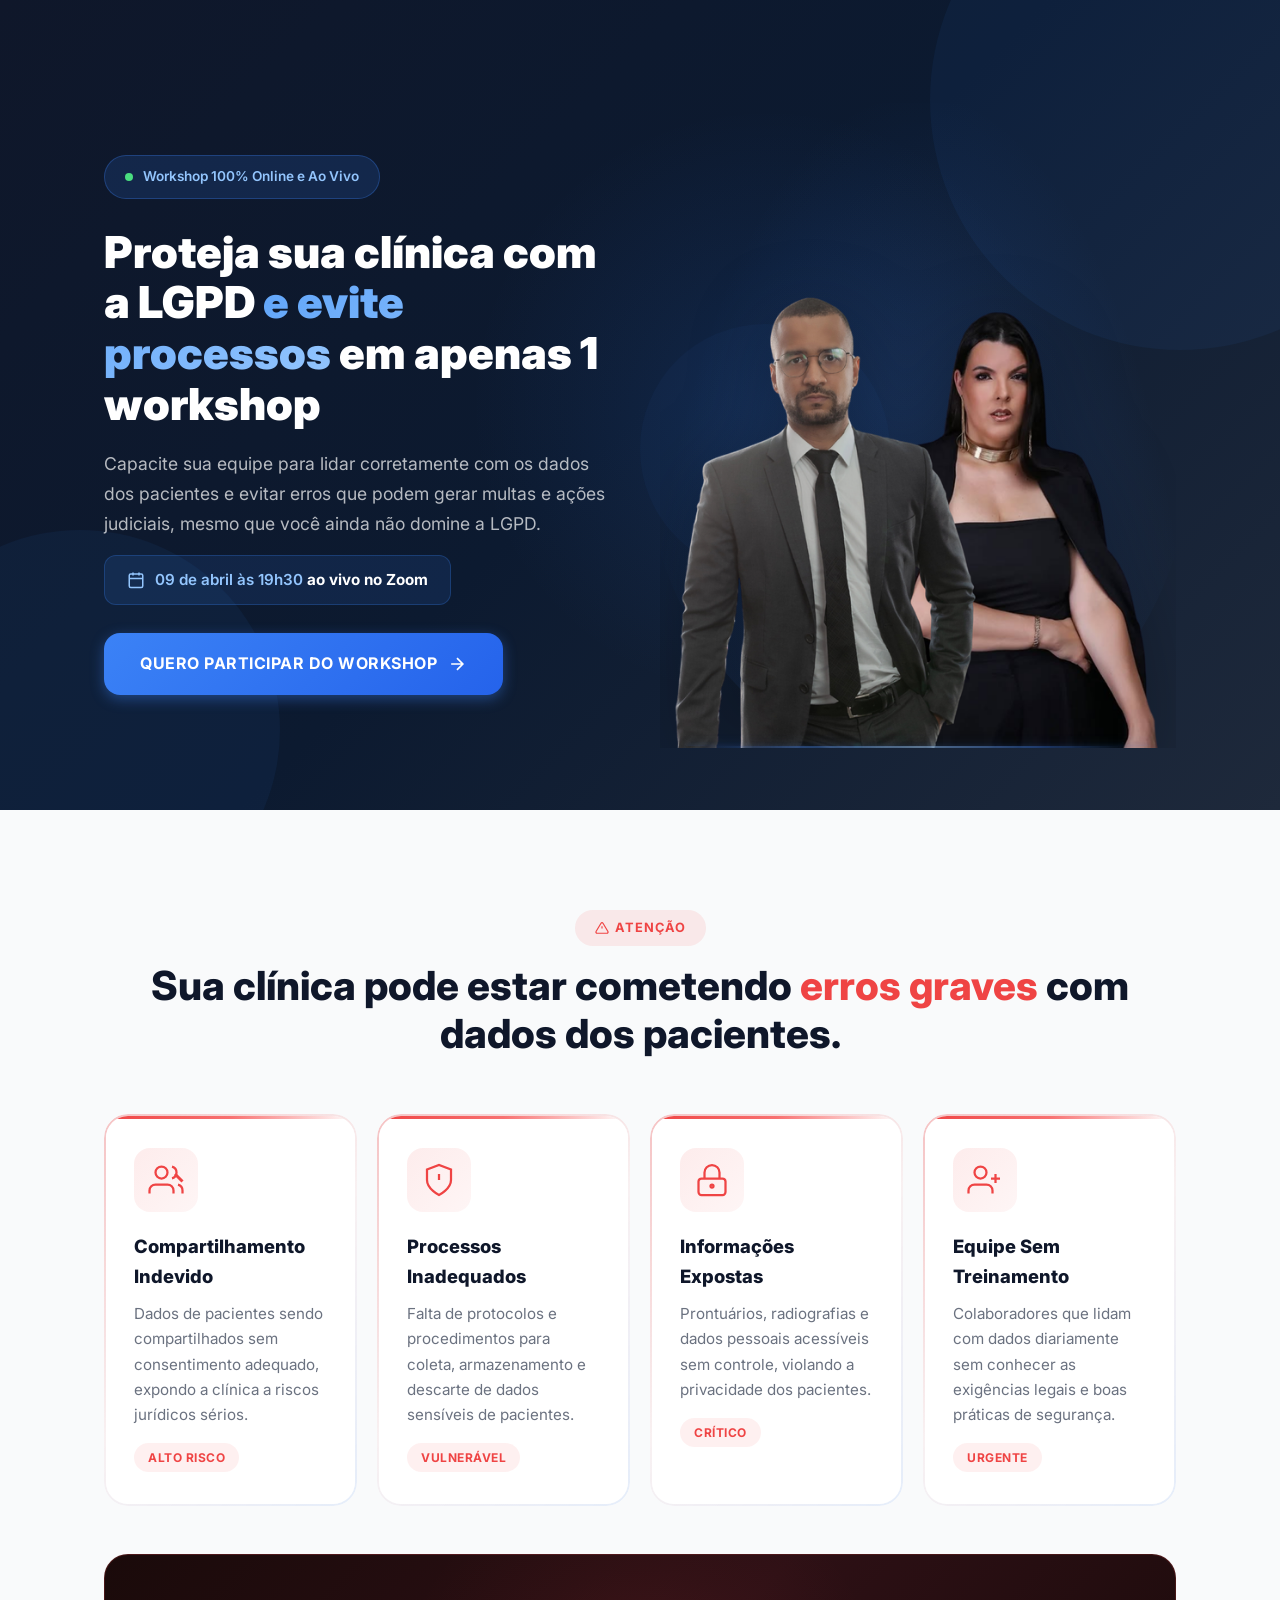
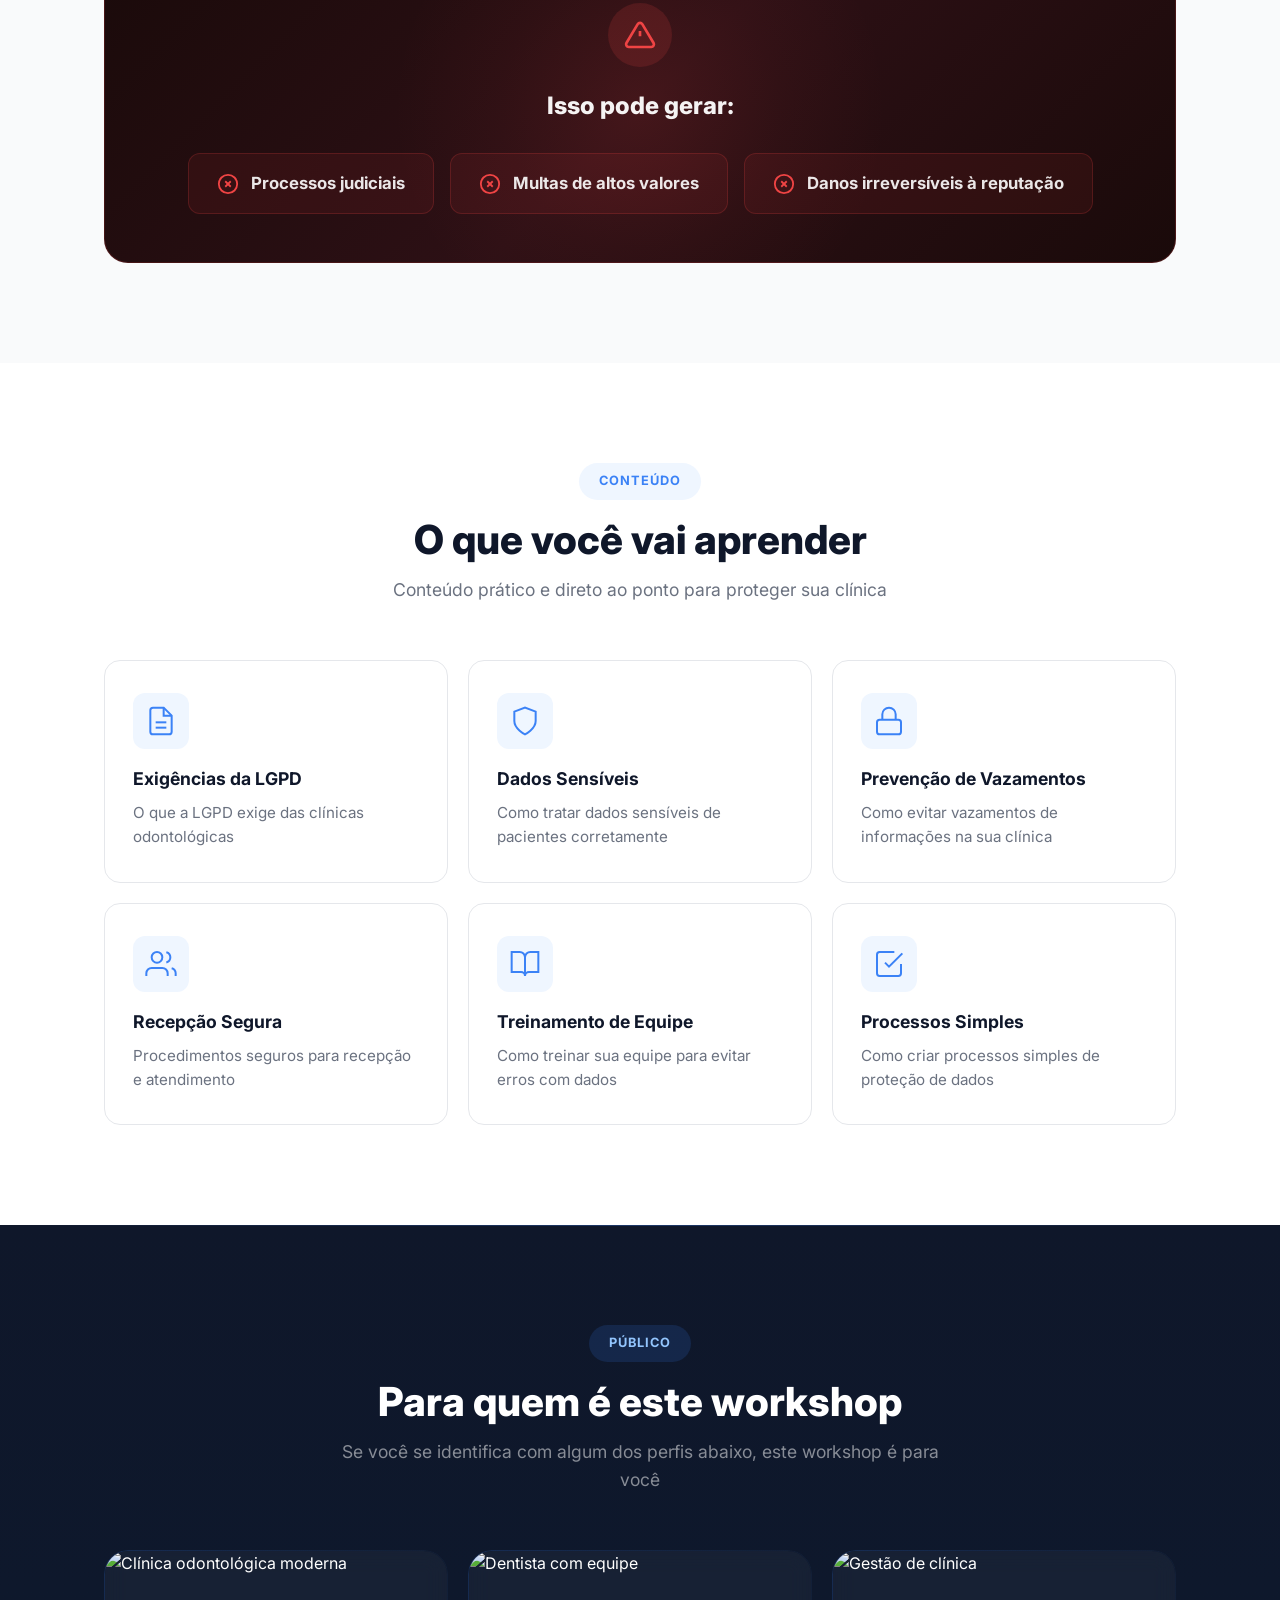
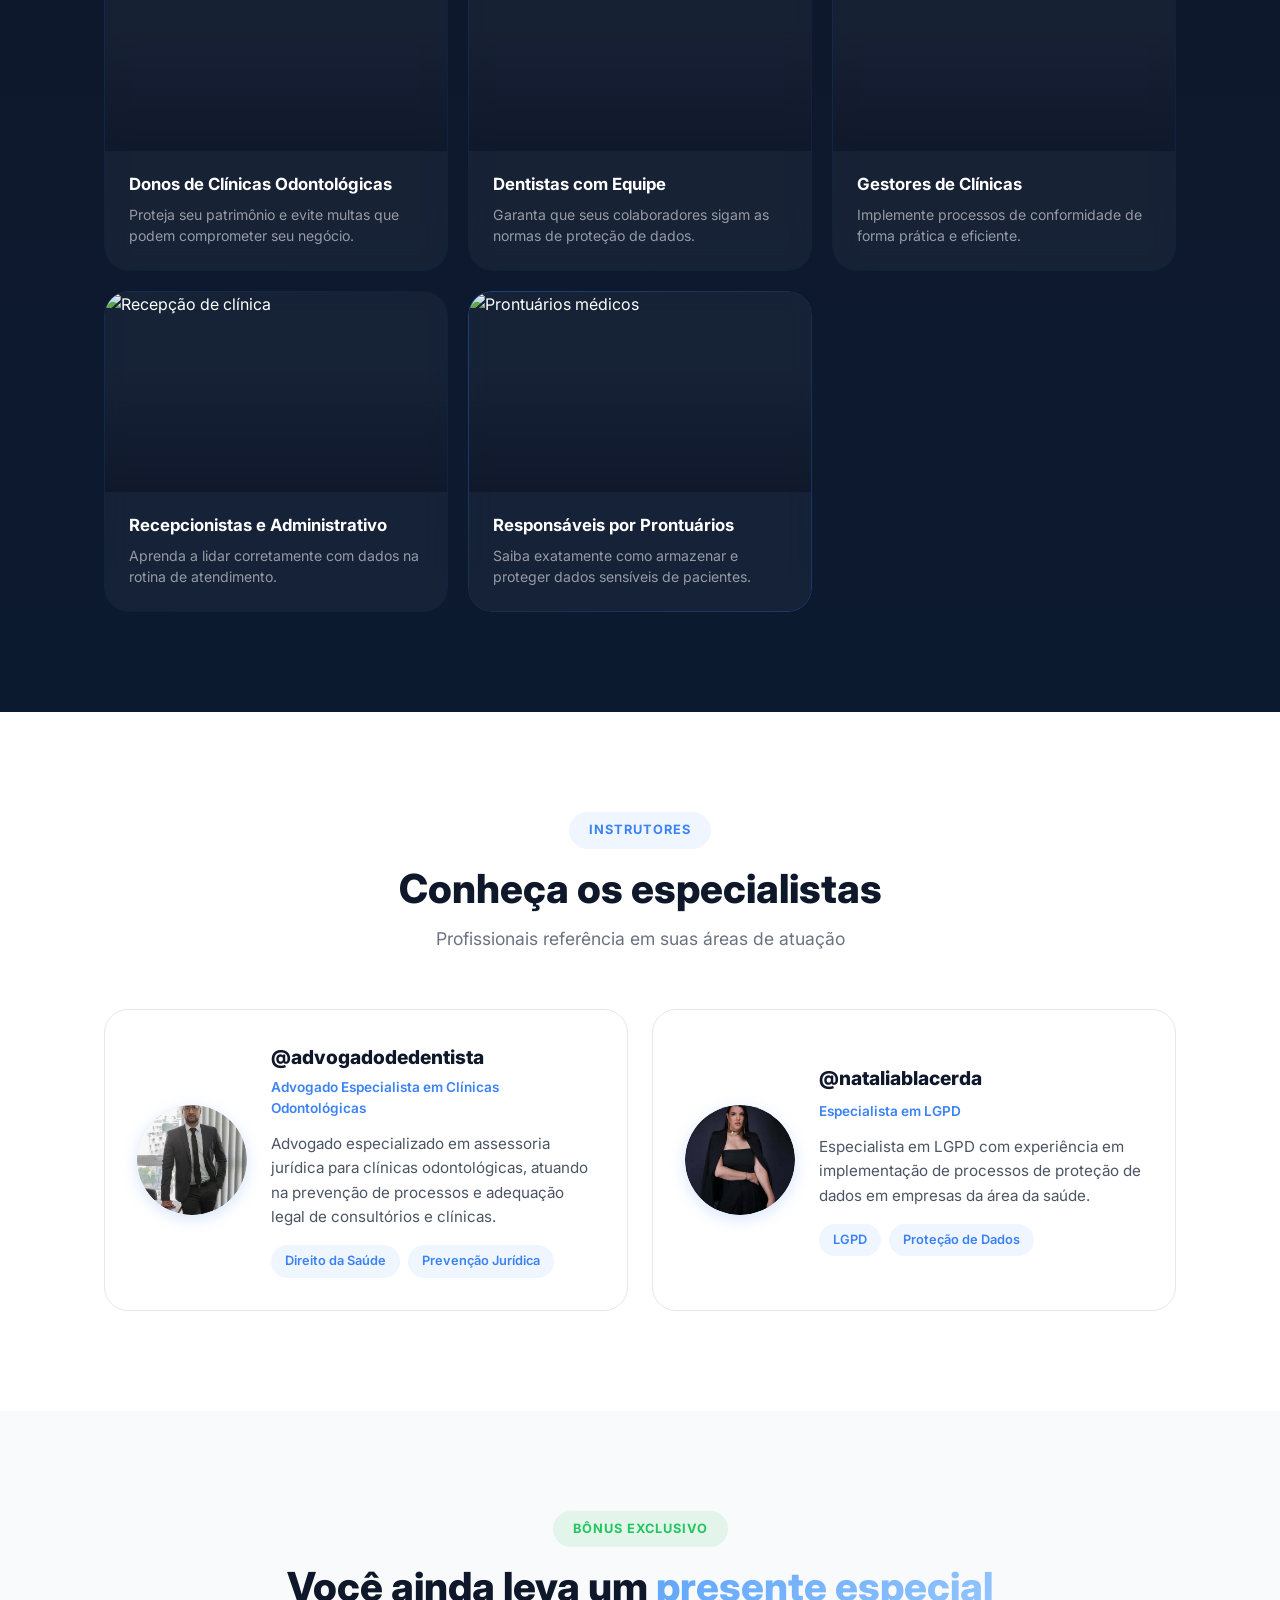
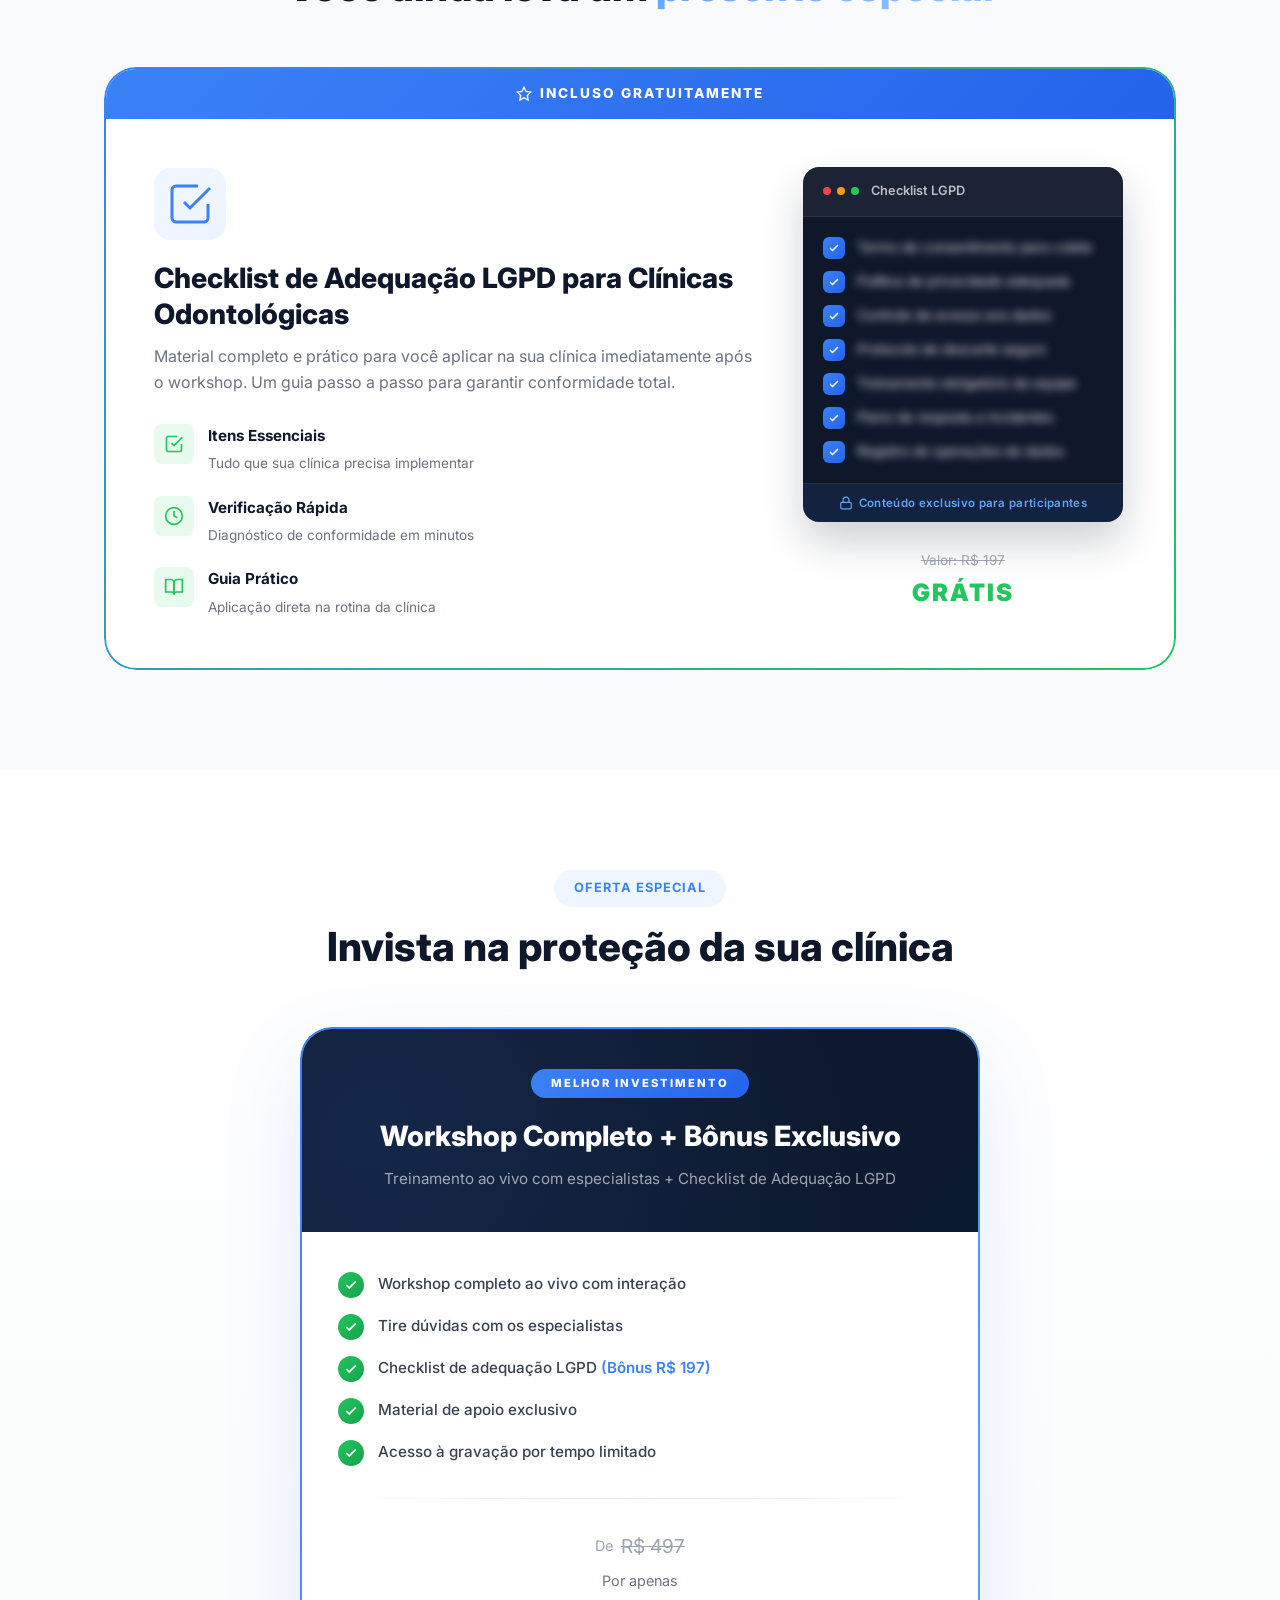
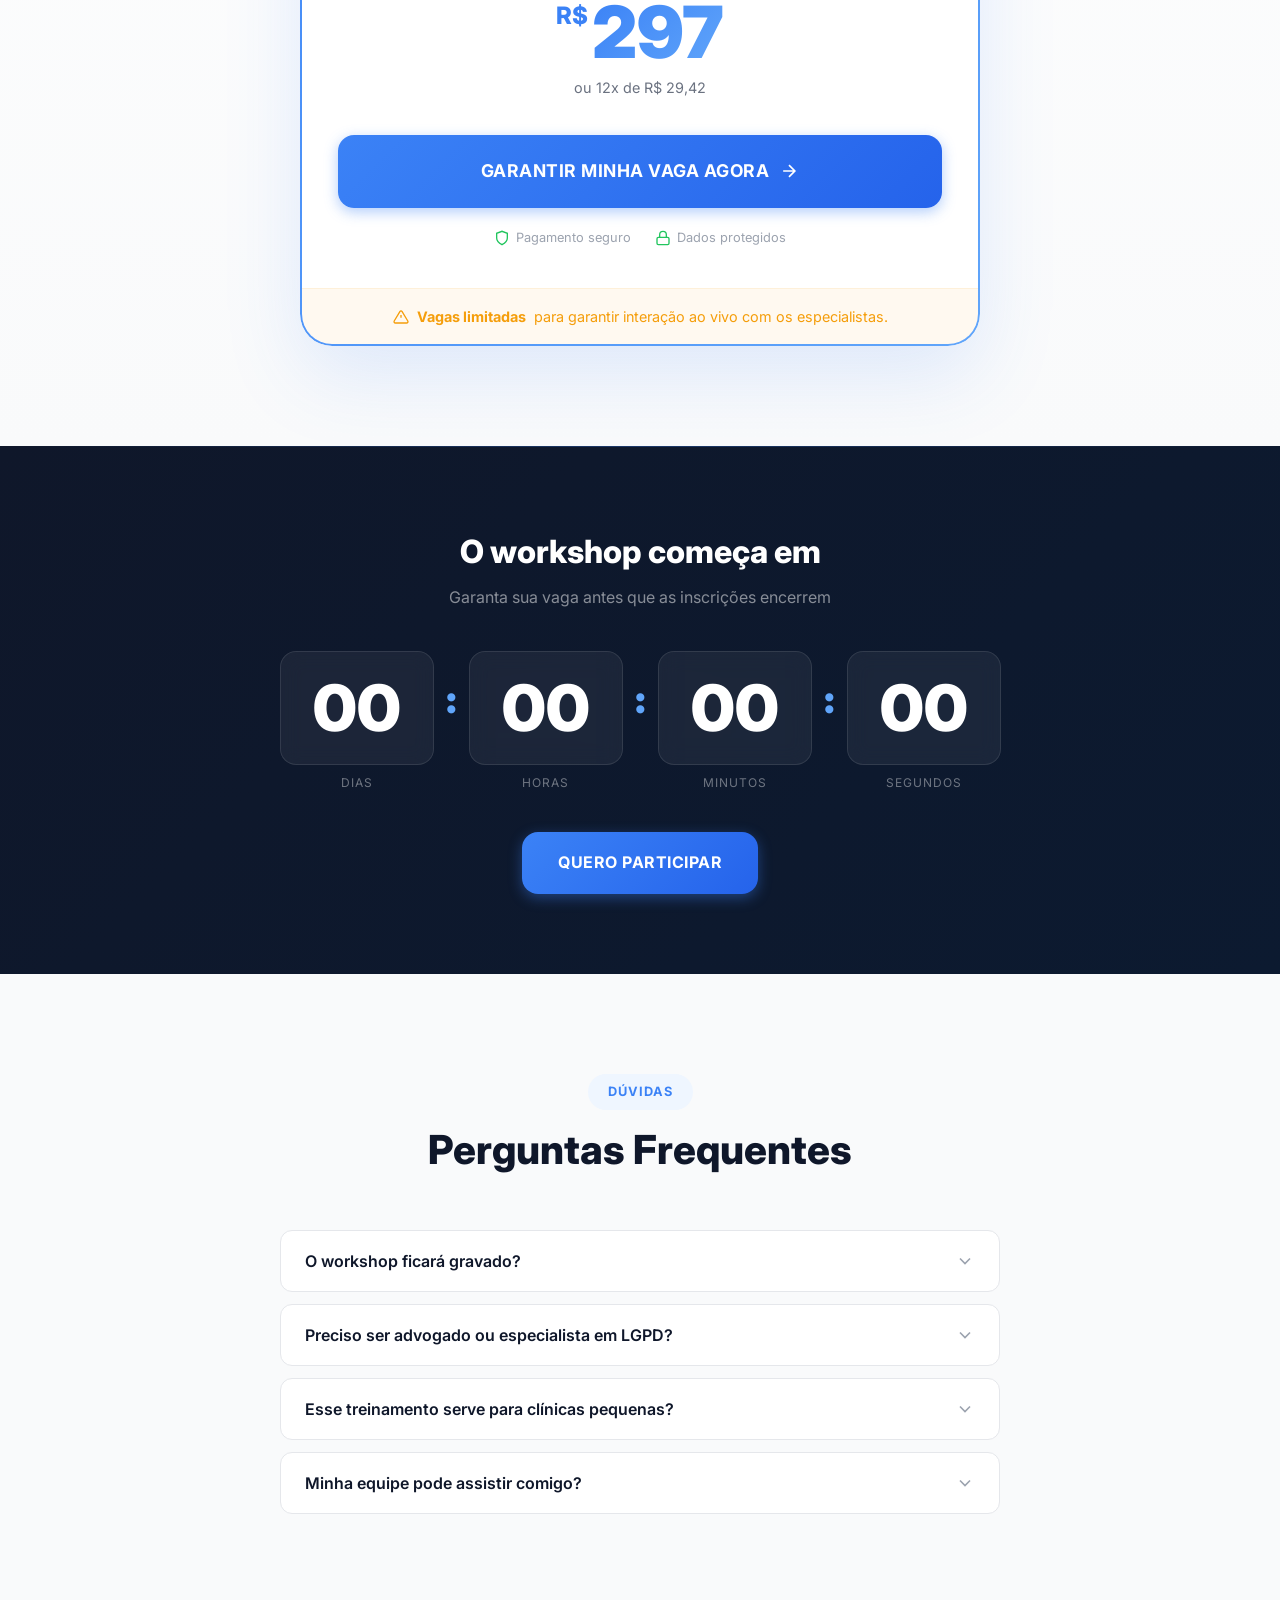
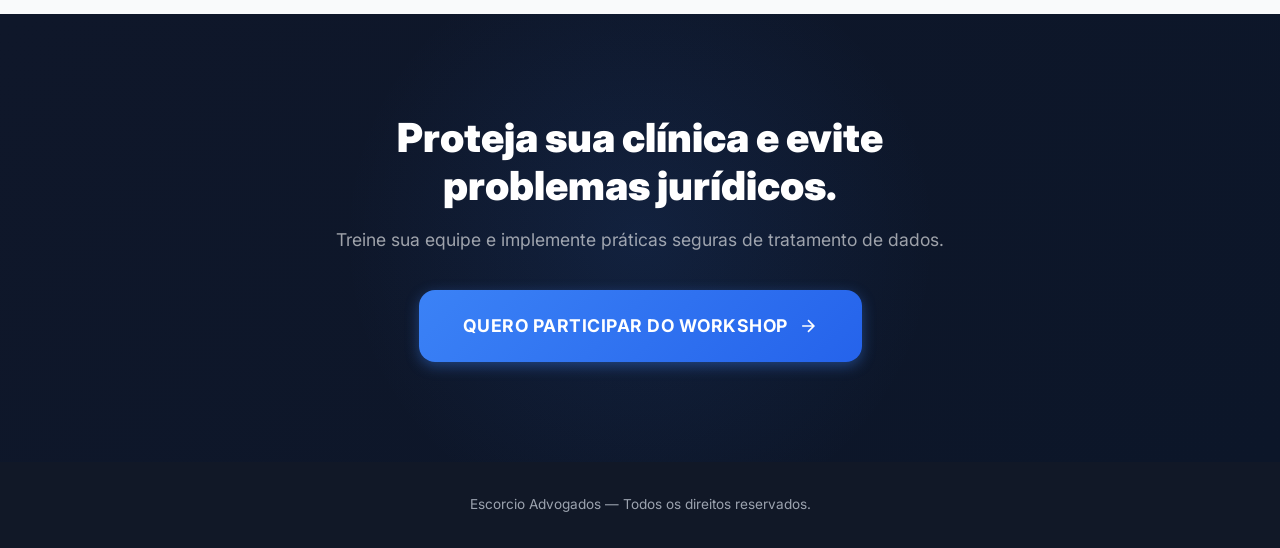
==== workshop-lgpd-completo.html @ 696aed6a "fix: embed hero and instructor images as base64 from original files Use PNG/JPEG originals instead o" ====
<!DOCTYPE html>
<html lang="pt-BR">
<head>
  <meta charset="UTF-8">
  <meta name="viewport" content="width=device-width, initial-scale=1.0">
  <title>Workshop LGPD para Clínicas Odontológicas | Proteja seus pacientes e sua clínica</title>
  <meta name="description" content="Treinamento prático e ao vivo para capacitar sua equipe a lidar corretamente com dados sensíveis e evitar multas e ações judiciais.">
  <link rel="preconnect" href="https://fonts.googleapis.com">
  <link rel="preconnect" href="https://fonts.gstatic.com" crossorigin>
  <link href="https://fonts.googleapis.com/css2?family=Inter:wght@400;500;600;700;800;900&display=swap" rel="stylesheet">
  <style>*,*::before,*::after{margin:0;padding:0;box-sizing:border-box}:root{--blue-900:#0f172a;--blue-800:#1e293b;--blue-700:#334155;--blue-600:#475569;--blue-500:#3b82f6;--blue-400:#60a5fa;--blue-300:#93c5fd;--blue-100:#dbeafe;--blue-50:#eff6ff;--gray-900:#111827;--gray-700:#374151;--gray-600:#4b5563;--gray-500:#6b7280;--gray-400:#9ca3af;--gray-300:#d1d5db;--gray-200:#e5e7eb;--gray-100:#f3f4f6;--gray-50:#f9fafb;--white:#ffffff;--green-500:#22c55e;--green-400:#4ade80;--red-500:#ef4444;--red-400:#f87171;--amber-500:#f59e0b;--shadow-sm:0 1px 2px rgba(0,0,0,0.05);--shadow-md:0 4px 6px -1px rgba(0,0,0,0.07),0 2px 4px -2px rgba(0,0,0,0.05);--shadow-lg:0 10px 15px -3px rgba(0,0,0,0.08),0 4px 6px -4px rgba(0,0,0,0.04);--shadow-xl:0 20px 25px -5px rgba(0,0,0,0.08),0 8px 10px -6px rgba(0,0,0,0.04);--radius-sm:8px;--radius-md:12px;--radius-lg:16px;--radius-xl:24px;--radius-2xl:32px}html{scroll-behavior:smooth;font-size:16px}body{font-family:'Inter',-apple-system,BlinkMacSystemFont,sans-serif;color:var(--gray-900);background:var(--white);line-height:1.6;-webkit-font-smoothing:antialiased;overflow-x:hidden}.container{max-width:1120px;margin:0 auto;padding:0 24px}img{max-width:100%;display:block}a{text-decoration:none;color:inherit}.animate-on-scroll{opacity:0;transform:translateY(30px);transition:opacity 0.8s cubic-bezier(0.16,1,0.3,1),transform 0.8s cubic-bezier(0.16,1,0.3,1)}.animate-on-scroll.fade-in{transform:translateY(20px)}.animate-on-scroll.fade-in-right{transform:translateX(40px)}.animate-on-scroll.slide-up{transform:translateY(40px)}.animate-on-scroll.visible{opacity:1;transform:translateY(0) translateX(0)}.animate-on-scroll.delay-1{transition-delay:0.15s}.animate-on-scroll.delay-2{transition-delay:0.3s}@keyframes float{0%,100%{transform:translateY(0)}50%{transform:translateY(-10px)}}@keyframes pulse-glow{0%,100%{box-shadow:0 0 20px rgba(59,130,246,0.3)}50%{box-shadow:0 0 40px rgba(59,130,246,0.6)}}@keyframes border-rotate{0%{--angle:0deg}100%{--angle:360deg}}@keyframes shimmer{0%{background-position:-200% center}100%{background-position:200% center}}@keyframes badge-pulse{0%,100%{opacity:1}50%{opacity:0.5}}.btn{display:inline-flex;align-items:center;justify-content:center;gap:10px;font-family:inherit;font-weight:700;border:none;cursor:pointer;border-radius:var(--radius-md);transition:all 0.3s cubic-bezier(0.16,1,0.3,1);position:relative;overflow:hidden;text-transform:uppercase;letter-spacing:0.5px}.btn::after{content:'';position:absolute;inset:0;background:linear-gradient(135deg,rgba(255,255,255,0.2),transparent);opacity:0;transition:opacity 0.3s}.btn:hover::after{opacity:1}.btn:active{transform:scale(0.97)!important}.btn .ripple{position:absolute;width:10px;height:10px;background:rgba(255,255,255,0.4);border-radius:50%;transform:scale(0);animation:ripple-anim 0.6s ease-out;pointer-events:none}@keyframes ripple-anim{to{transform:scale(40);opacity:0}}.btn-primary{background:linear-gradient(135deg,var(--blue-500),#2563eb);color:var(--white);box-shadow:0 4px 14px rgba(59,130,246,0.4)}.btn-primary:hover{box-shadow:0 8px 25px rgba(59,130,246,0.5);transform:translateY(-3px)}.btn-glow{animation:pulse-glow 2.5s ease-in-out infinite}.btn-lg{padding:18px 36px;font-size:1rem;border-radius:var(--radius-lg)}.btn-xl{padding:22px 44px;font-size:1.1rem;border-radius:var(--radius-lg)}.btn-full{width:100%}.section-header{text-align:center;margin-bottom:56px}.section-tag{display:inline-flex;align-items:center;gap:6px;background:var(--blue-50);color:var(--blue-500);font-size:0.8rem;font-weight:700;padding:8px 20px;border-radius:100px;text-transform:uppercase;letter-spacing:1px;margin-bottom:16px}.section-tag-danger{background:rgba(239,68,68,0.1);color:var(--red-500)}.section-tag-green{background:rgba(34,197,94,0.1);color:var(--green-500)}.section-header h2{font-size:clamp(1.75rem,4vw,2.5rem);font-weight:800;line-height:1.2;color:var(--blue-900)}.section-sub{color:var(--gray-500);font-size:1.1rem;margin-top:12px;max-width:600px;margin-left:auto;margin-right:auto}.hero{position:relative;background:linear-gradient(135deg,var(--blue-900) 0%,#0c1a30 50%,var(--blue-800) 100%);color:var(--white);padding:80px 0 60px;overflow:hidden;min-height:90vh;display:flex;align-items:center}.hero-bg-shapes .shape{position:absolute;border-radius:50%;background:rgba(59,130,246,0.06)}.shape-1{width:500px;height:500px;top:-150px;right:-150px}.shape-2{width:400px;height:400px;bottom:-120px;left:-120px}.shape-3{width:250px;height:250px;top:40%;left:50%;background:rgba(59,130,246,0.04)!important}.hero-glow{position:absolute;width:600px;height:600px;top:50%;left:60%;transform:translate(-50%,-50%);background:radial-gradient(circle,rgba(59,130,246,0.12) 0%,transparent 70%);pointer-events:none}.hero-content{display:grid;grid-template-columns:1fr;gap:40px;align-items:center}.badge{display:inline-flex;align-items:center;gap:10px;background:rgba(59,130,246,0.15);border:1px solid rgba(59,130,246,0.3);color:var(--blue-300);padding:10px 20px;border-radius:100px;font-size:0.85rem;font-weight:600;margin-bottom:28px}.badge-dot{width:8px;height:8px;background:var(--green-400);border-radius:50%;animation:badge-pulse 1.5s ease-in-out infinite}.hero h1{font-size:clamp(1.75rem,5vw,2.75rem);font-weight:900;line-height:1.15;margin-bottom:20px}.highlight{background:linear-gradient(135deg,var(--blue-400),var(--blue-300));-webkit-background-clip:text;-webkit-text-fill-color:transparent;background-clip:text}.hero-sub{font-size:1.1rem;color:rgba(255,255,255,0.7);line-height:1.7;margin-bottom:16px}.hero-sub-secondary{font-size:0.95rem;color:rgba(255,255,255,0.5);line-height:1.6;margin-bottom:24px}.hero-event-date{display:inline-flex;align-items:center;gap:10px;background:rgba(59,130,246,0.12);border:1px solid rgba(59,130,246,0.25);color:var(--blue-300);padding:12px 22px;border-radius:var(--radius-md);font-size:0.95rem;font-weight:600;margin-bottom:28px}.hero-event-date strong{color:var(--white)}.hero-bullets{list-style:none;display:flex;flex-direction:column;gap:14px;margin-bottom:40px}.hero-bullets li{display:flex;align-items:center;gap:14px;font-size:0.95rem;color:rgba(255,255,255,0.9)}.bullet-check{width:28px;height:28px;background:linear-gradient(135deg,var(--green-500),#16a34a);border-radius:50%;display:flex;align-items:center;justify-content:center;flex-shrink:0}.hero-visual{display:flex;justify-content:center;align-items:center;align-self:center}.hero-image-wrapper{position:relative;max-width:728px;width:100%;overflow:hidden}.hero-image-glow{position:absolute;inset:-20px;background:radial-gradient(ellipse at center bottom,rgba(59,130,246,0.25) 0%,transparent 70%);border-radius:50%;pointer-events:none;z-index:0}.hero-image{position:relative;z-index:1;width:100%;height:auto;filter:drop-shadow(0 20px 40px rgba(0,0,0,0.3))}.hero-image-fade{position:absolute;bottom:0;left:5%;right:5%;height:2px;background:linear-gradient(90deg,transparent,rgba(59,130,246,0.4),rgba(147,197,253,0.5),rgba(59,130,246,0.4),transparent);z-index:2;pointer-events:none;box-shadow:0 0 12px rgba(59,130,246,0.3),0 0 4px rgba(59,130,246,0.2)}.problema{padding:100px 0;background:var(--gray-50)}.highlight-danger{color:var(--red-500)}.problema-cards-grid{display:grid;grid-template-columns:1fr;gap:20px;margin-bottom:48px}.problema-card{position:relative;border-radius:var(--radius-xl);padding:2px;transition:transform 0.4s cubic-bezier(0.16,1,0.3,1),box-shadow 0.4s cubic-bezier(0.16,1,0.3,1);transition-delay:var(--delay,0s)}.problema-card-border{position:absolute;inset:0;border-radius:var(--radius-xl);padding:2px;background:linear-gradient(135deg,rgba(239,68,68,0.3),rgba(239,68,68,0.05),rgba(59,130,246,0.1));-webkit-mask:linear-gradient(#fff 0 0) content-box,linear-gradient(#fff 0 0);-webkit-mask-composite:xor;mask-composite:exclude;pointer-events:none;transition:background 0.4s}.problema-card:hover .problema-card-border{background:linear-gradient(135deg,rgba(239,68,68,0.6),rgba(239,68,68,0.2),rgba(59,130,246,0.3))}.problema-card:hover{transform:translateY(-6px);box-shadow:0 20px 40px rgba(239,68,68,0.1)}.problema-card-inner{background:var(--white);border-radius:calc(var(--radius-xl) - 2px);padding:32px 28px;height:100%;position:relative;overflow:hidden}.problema-card-inner::before{content:'';position:absolute;top:0;left:0;right:0;height:3px;background:linear-gradient(90deg,var(--red-500),var(--red-400),transparent)}.problema-card-icon-wrapper{width:64px;height:64px;background:linear-gradient(135deg,rgba(239,68,68,0.1),rgba(239,68,68,0.05));border-radius:var(--radius-lg);display:flex;align-items:center;justify-content:center;margin-bottom:20px;transition:transform 0.3s,background 0.3s}.problema-card:hover .problema-card-icon-wrapper{transform:scale(1.1);background:linear-gradient(135deg,rgba(239,68,68,0.15),rgba(239,68,68,0.08))}.problema-card-inner h4{font-size:1.15rem;font-weight:800;color:var(--blue-900);margin-bottom:10px}.problema-card-inner p{font-size:0.95rem;color:var(--gray-500);line-height:1.65;margin-bottom:16px}.problema-card-tag{display:inline-block;background:rgba(239,68,68,0.08);color:var(--red-500);font-size:0.75rem;font-weight:700;padding:5px 14px;border-radius:100px;text-transform:uppercase;letter-spacing:0.5px}.consequencias-banner{position:relative;background:linear-gradient(135deg,#1a0a0a,#2d1015,#1a0a0a);border-radius:var(--radius-xl);padding:48px 40px;color:var(--white);text-align:center;overflow:hidden;border:1px solid rgba(239,68,68,0.2)}.consequencias-banner-glow{position:absolute;width:500px;height:500px;top:50%;left:50%;transform:translate(-50%,-50%);background:radial-gradient(circle,rgba(239,68,68,0.12) 0%,rgba(239,68,68,0.04) 40%,transparent 70%);pointer-events:none}.consequencias-icon-alert{width:64px;height:64px;background:rgba(239,68,68,0.15);border-radius:50%;display:flex;align-items:center;justify-content:center;margin:0 auto 20px;animation:pulse-glow-red 2.5s ease-in-out infinite}@keyframes pulse-glow-red{0%,100%{box-shadow:0 0 20px rgba(239,68,68,0.2)}50%{box-shadow:0 0 40px rgba(239,68,68,0.5)}}.consequencias-banner h3{font-size:1.5rem;font-weight:800;margin-bottom:28px;position:relative;color:rgba(255,255,255,0.95)}.consequencias-items{display:flex;flex-direction:column;gap:16px;align-items:center;position:relative}.consequencia-chip{display:inline-flex;align-items:center;gap:12px;background:rgba(239,68,68,0.08);border:1px solid rgba(239,68,68,0.2);padding:16px 28px;border-radius:var(--radius-md);font-weight:700;font-size:1.05rem;transition:all 0.3s;width:100%;max-width:360px;justify-content:center;color:rgba(255,255,255,0.9)}.consequencia-chip:hover{background:rgba(239,68,68,0.15);border-color:rgba(239,68,68,0.4);transform:scale(1.03)}.aprender{padding:100px 0}.cards-grid{display:grid;grid-template-columns:1fr;gap:20px}.learn-card{background:var(--white);border:1px solid var(--gray-200);border-radius:var(--radius-lg);padding:32px 28px;transition:all 0.3s cubic-bezier(0.16,1,0.3,1)}.learn-card:hover{transform:translateY(-4px);box-shadow:var(--shadow-lg);border-color:var(--blue-300)}.learn-card-icon{width:56px;height:56px;background:var(--blue-50);border-radius:var(--radius-md);display:flex;align-items:center;justify-content:center;margin-bottom:16px}.learn-card h4{font-size:1.1rem;font-weight:700;color:var(--blue-900);margin-bottom:8px}.learn-card p{color:var(--gray-500);font-size:0.95rem}.para-quem{padding:100px 0;background:linear-gradient(180deg,var(--blue-900) 0%,#0c1a30 100%);color:var(--white);position:relative;overflow:hidden}.para-quem::before{content:'';position:absolute;top:0;left:0;right:0;height:1px;background:linear-gradient(90deg,transparent,rgba(59,130,246,0.3),transparent)}.para-quem .section-tag{background:rgba(59,130,246,0.15);color:var(--blue-300)}.para-quem .section-header h2{color:var(--white)}.para-quem .section-sub{color:rgba(255,255,255,0.5)}.audience-grid{display:grid;grid-template-columns:1fr;gap:20px}.audience-card-v2{position:relative;border-radius:var(--radius-xl);padding:1px;transition:transform 0.4s cubic-bezier(0.16,1,0.3,1),box-shadow 0.4s;transition-delay:var(--delay,0s)}.audience-card-glow{position:absolute;inset:0;border-radius:var(--radius-xl);background:linear-gradient(135deg,rgba(59,130,246,0.2),rgba(96,165,250,0.05),rgba(59,130,246,0.1));-webkit-mask:linear-gradient(#fff 0 0) content-box,linear-gradient(#fff 0 0);padding:1px;-webkit-mask-composite:xor;mask-composite:exclude;pointer-events:none;transition:background 0.4s}.audience-card-v2:hover .audience-card-glow{background:linear-gradient(135deg,rgba(59,130,246,0.6),rgba(96,165,250,0.2),rgba(59,130,246,0.4))}.audience-card-v2:hover{transform:translateY(-6px);box-shadow:0 20px 40px rgba(59,130,246,0.15)}.audience-card-content{background:rgba(255,255,255,0.04);backdrop-filter:blur(10px);border-radius:calc(var(--radius-xl) - 1px);overflow:hidden;position:relative;display:flex;flex-direction:column}.audience-img-wrapper{position:relative;height:180px;overflow:hidden}.audience-img{width:100%;height:100%;object-fit:cover;transition:transform 0.5s cubic-bezier(0.16,1,0.3,1),filter 0.5s}.audience-card-v2:hover .audience-img{transform:scale(1.1);filter:brightness(1.1)}.audience-img-overlay{position:absolute;inset:0;background:linear-gradient(180deg,transparent 40%,rgba(15,23,42,0.85) 100%);pointer-events:none;transition:opacity 0.4s}.audience-card-v2:hover .audience-img-overlay{opacity:0.8}.audience-number{position:absolute;top:12px;right:14px;font-size:1.8rem;font-weight:900;color:rgba(255,255,255,0.2);line-height:1;z-index:1;text-shadow:0 2px 8px rgba(0,0,0,0.3)}.audience-text{padding:20px 24px 24px}.audience-text h4{font-size:1.05rem;font-weight:700;color:var(--white);margin-bottom:6px}.audience-text p{font-size:0.88rem;color:rgba(255,255,255,0.55);line-height:1.5}.audience-card-highlight .audience-card-glow{background:linear-gradient(135deg,rgba(59,130,246,0.4),rgba(96,165,250,0.15),rgba(59,130,246,0.3))}.especialistas{padding:100px 0}.speakers-grid{display:grid;grid-template-columns:1fr;gap:24px}.speaker-card{background:var(--white);border:1px solid var(--gray-200);border-radius:var(--radius-xl);padding:32px;display:flex;flex-direction:column;align-items:center;text-align:center;gap:24px;transition:all 0.3s}.speaker-card:hover{box-shadow:var(--shadow-xl);transform:translateY(-4px)}.speaker-avatar{flex-shrink:0}.avatar-placeholder{width:110px;height:110px;background:linear-gradient(135deg,var(--blue-100),var(--blue-50));border-radius:50%;display:flex;align-items:center;justify-content:center;border:3px solid var(--blue-200);overflow:hidden;box-shadow:0 4px 15px rgba(59,130,246,0.2)}.avatar-photo{width:100%;height:100%;border-radius:50%;object-fit:cover;object-position:center center;transition:transform 0.3s,box-shadow 0.3s}.speaker-card:hover .avatar-photo{transform:scale(1.05);box-shadow:0 6px 20px rgba(59,130,246,0.3)}.speaker-info h4{font-size:1.2rem;font-weight:800;color:var(--blue-900);margin-bottom:4px}.speaker-role{display:inline-block;font-size:0.85rem;font-weight:600;color:var(--blue-500);margin-bottom:12px}.speaker-info p{color:var(--gray-600);font-size:0.95rem;line-height:1.6;margin-bottom:16px}.speaker-tags{display:flex;gap:8px;flex-wrap:wrap;justify-content:center}.speaker-tags span{background:var(--blue-50);color:var(--blue-500);font-size:0.8rem;font-weight:600;padding:6px 14px;border-radius:100px}.bonus{padding:100px 0;background:var(--gray-50);position:relative;overflow:hidden}.bonus-mega-card{position:relative;border-radius:var(--radius-2xl);padding:2px}.bonus-mega-border{position:absolute;inset:0;border-radius:var(--radius-2xl);padding:2px;background:linear-gradient(135deg,var(--blue-500),var(--green-500),var(--blue-400));background-size:200% 200%;animation:shimmer 4s linear infinite;-webkit-mask:linear-gradient(#fff 0 0) content-box,linear-gradient(#fff 0 0);-webkit-mask-composite:xor;mask-composite:exclude;pointer-events:none}.bonus-mega-inner{background:var(--white);border-radius:calc(var(--radius-2xl) - 2px);overflow:hidden}.bonus-mega-badge{display:flex;align-items:center;justify-content:center;gap:8px;background:linear-gradient(135deg,var(--blue-500),#2563eb,var(--blue-400));background-size:200% 200%;animation:shimmer 3s linear infinite;color:var(--white);font-weight:800;font-size:0.85rem;padding:14px;letter-spacing:2px;text-transform:uppercase}.bonus-mega-content{display:grid;grid-template-columns:1fr;gap:40px;padding:40px 28px}.bonus-mega-icon{width:72px;height:72px;background:linear-gradient(135deg,var(--blue-50),rgba(59,130,246,0.08));border-radius:var(--radius-lg);display:flex;align-items:center;justify-content:center;margin-bottom:20px}.bonus-mega-text h3{font-size:clamp(1.3rem,3vw,1.75rem);font-weight:800;color:var(--blue-900);margin-bottom:12px;line-height:1.3}.bonus-mega-desc{color:var(--gray-500);font-size:1rem;margin-bottom:28px;line-height:1.6}.bonus-features-grid{display:flex;flex-direction:column;gap:20px}.bonus-feature{display:flex;align-items:flex-start;gap:14px}.bonus-feature-icon{width:40px;height:40px;background:rgba(34,197,94,0.1);border-radius:var(--radius-sm);display:flex;align-items:center;justify-content:center;flex-shrink:0}.bonus-feature strong{display:block;font-size:0.95rem;font-weight:700;color:var(--blue-900);margin-bottom:2px}.bonus-feature span{font-size:0.85rem;color:var(--gray-500)}.bonus-mega-visual{display:flex;flex-direction:column;align-items:center;gap:20px}.bonus-mockup-v2{background:var(--blue-900);border-radius:var(--radius-lg);overflow:hidden;width:100%;max-width:320px;box-shadow:0 20px 40px rgba(15,23,42,0.2)}.mockup-v2-header{display:flex;align-items:center;gap:12px;padding:14px 20px;background:rgba(255,255,255,0.05);border-bottom:1px solid rgba(255,255,255,0.08)}.mockup-v2-dots{display:flex;gap:6px}.mockup-v2-dots span{width:8px;height:8px;border-radius:50%;background:rgba(255,255,255,0.2)}.mockup-v2-dots span:first-child{background:#ef4444}.mockup-v2-dots span:nth-child(2){background:#f59e0b}.mockup-v2-dots span:last-child{background:#22c55e}.mockup-v2-title{color:rgba(255,255,255,0.7);font-size:0.8rem;font-weight:600}.mockup-v2-body{padding:20px;display:flex;flex-direction:column;gap:12px}.mockup-v2-item{display:flex;align-items:center;gap:12px;color:rgba(255,255,255,0.7);font-size:0.85rem}.mockup-v2-check{width:22px;height:22px;background:linear-gradient(135deg,var(--blue-500),#2563eb);border-radius:6px;display:flex;align-items:center;justify-content:center;flex-shrink:0}.mockup-v2-check.empty{background:transparent;border:2px solid rgba(255,255,255,0.15)}.mockup-v2-item.done span{color:rgba(255,255,255,0.9)}.blurred-text{filter:blur(4px);user-select:none;transition:filter 0.3s}.mockup-v2-blur-label{display:flex;align-items:center;justify-content:center;gap:6px;padding:10px 20px;background:rgba(59,130,246,0.1);border-top:1px solid rgba(59,130,246,0.15);color:var(--blue-400);font-size:0.72rem;font-weight:600;letter-spacing:0.3px}.mockup-v2-footer{padding:16px 20px;border-top:1px solid rgba(255,255,255,0.08);display:flex;flex-direction:column;gap:8px}.mockup-v2-footer span{font-size:0.75rem;color:rgba(255,255,255,0.4);text-align:right}.mockup-v2-progress{height:6px;background:rgba(255,255,255,0.08);border-radius:3px;overflow:hidden}.mockup-v2-progress-bar{height:100%;background:linear-gradient(90deg,var(--blue-500),var(--green-500));border-radius:3px;transition:width 1s ease}.bonus-price-tag{display:flex;flex-direction:column;align-items:center;gap:2px;background:none;border:none;padding:8px 16px}.bonus-price-original{font-size:0.85rem;color:var(--gray-400);text-decoration:line-through}.bonus-price-free{font-size:1.5rem;font-weight:900;color:var(--green-500);letter-spacing:2px}.oferta{padding:100px 0;background:linear-gradient(180deg,var(--white) 0%,var(--gray-50) 100%)}.oferta-premium{max-width:680px;margin:0 auto;position:relative;border-radius:var(--radius-2xl);padding:2px}.oferta-premium-border{position:absolute;inset:0;border-radius:var(--radius-2xl);padding:2px;background:linear-gradient(135deg,var(--blue-500),var(--blue-400),var(--blue-500));background-size:200% 200%;animation:shimmer 3s linear infinite;-webkit-mask:linear-gradient(#fff 0 0) content-box,linear-gradient(#fff 0 0);-webkit-mask-composite:xor;mask-composite:exclude;pointer-events:none}.oferta-premium-inner{background:var(--white);border-radius:calc(var(--radius-2xl) - 2px);overflow:hidden;box-shadow:0 30px 80px rgba(59,130,246,0.15),0 0 0 1px rgba(59,130,246,0.05)}.oferta-premium-header{background:linear-gradient(135deg,var(--blue-900),#0c1a30);padding:40px 36px;text-align:center;color:var(--white);position:relative;overflow:hidden}.oferta-premium-header::before{content:'';position:absolute;top:-50%;left:-50%;width:200%;height:200%;background:radial-gradient(circle at 30% 50%,rgba(59,130,246,0.15) 0%,transparent 50%);pointer-events:none}.oferta-premium-badge{display:inline-block;background:linear-gradient(135deg,var(--blue-500),#2563eb);color:var(--white);font-size:0.7rem;font-weight:800;padding:6px 20px;border-radius:100px;letter-spacing:2px;text-transform:uppercase;margin-bottom:16px;position:relative}.oferta-premium-header h3{font-size:clamp(1.3rem,3vw,1.75rem);font-weight:800;margin-bottom:8px;position:relative}.oferta-premium-header p{color:rgba(255,255,255,0.6);font-size:0.95rem;position:relative}.oferta-premium-body{padding:40px 36px}.oferta-premium-features{display:flex;flex-direction:column;gap:16px;margin-bottom:32px}.oferta-feature{display:flex;align-items:center;gap:14px}.oferta-feature-check{width:26px;height:26px;background:linear-gradient(135deg,var(--green-500),#16a34a);border-radius:50%;display:flex;align-items:center;justify-content:center;flex-shrink:0}.oferta-feature span{font-size:0.95rem;color:var(--gray-700);font-weight:500}.oferta-feature em{color:var(--blue-500);font-style:normal;font-weight:600}.oferta-premium-divider{height:1px;background:linear-gradient(90deg,transparent,var(--gray-200),transparent);margin-bottom:32px}.oferta-premium-pricing{text-align:center}.pricing-from{display:flex;align-items:center;justify-content:center;gap:8px;margin-bottom:8px}.pricing-from-label{font-size:0.9rem;color:var(--gray-400)}.pricing-from-value{font-size:1.2rem;color:var(--gray-400);text-decoration:line-through}.pricing-to{display:flex;flex-direction:column;align-items:center;margin-bottom:28px}.pricing-to-label{font-size:0.9rem;color:var(--gray-500);margin-bottom:4px}.pricing-to-value{display:flex;align-items:flex-start;gap:4px;line-height:1}.pricing-currency{font-size:1.5rem;font-weight:800;color:var(--blue-500);margin-top:8px}.pricing-amount{font-size:4.5rem;font-weight:900;color:var(--blue-500);line-height:1;background:linear-gradient(135deg,var(--blue-500),var(--blue-400));-webkit-background-clip:text;-webkit-text-fill-color:transparent;background-clip:text}.pricing-installments{font-size:0.9rem;color:var(--gray-500);margin-top:8px}.oferta-premium-pricing .btn{margin-top:8px;margin-bottom:20px}.oferta-trust{display:flex;justify-content:center;gap:24px;flex-wrap:wrap}.trust-item{display:flex;align-items:center;gap:6px;font-size:0.8rem;color:var(--gray-400)}.oferta-premium-footer{display:flex;align-items:center;justify-content:center;gap:8px;padding:16px 36px;background:rgba(245,158,11,0.06);border-top:1px solid rgba(245,158,11,0.1);color:var(--amber-500);font-size:0.9rem;text-align:center;flex-wrap:wrap}.oferta-premium-footer svg{flex-shrink:0}.countdown-section{padding:80px 0;background:linear-gradient(135deg,var(--blue-900),#0c1a30);color:var(--white);position:relative;overflow:hidden}.countdown-section::before{content:'';position:absolute;top:0;left:0;right:0;height:1px;background:linear-gradient(90deg,transparent,rgba(59,130,246,0.3),transparent)}.countdown-wrapper{text-align:center}.countdown-wrapper h2{font-size:clamp(1.5rem,4vw,2rem);font-weight:800;margin-bottom:8px}.countdown-sub{color:rgba(255,255,255,0.5);margin-bottom:40px}.countdown{display:flex;justify-content:center;align-items:center;gap:12px;margin-bottom:40px}.countdown-item{display:flex;flex-direction:column;align-items:center}.countdown-number{font-size:clamp(2.5rem,8vw,4rem);font-weight:900;line-height:1;background:rgba(255,255,255,0.06);border:1px solid rgba(255,255,255,0.1);border-radius:var(--radius-lg);padding:16px 20px;min-width:80px;backdrop-filter:blur(10px)}.countdown-label{font-size:0.75rem;color:rgba(255,255,255,0.4);text-transform:uppercase;letter-spacing:1px;margin-top:8px}.countdown-separator{font-size:2.5rem;font-weight:900;color:var(--blue-400);align-self:flex-start;margin-top:16px}.faq{padding:100px 0;background:var(--gray-50)}.faq-list{max-width:720px;margin:0 auto;display:flex;flex-direction:column;gap:12px}.faq-item{background:var(--white);border:1px solid var(--gray-200);border-radius:var(--radius-md);overflow:hidden;transition:all 0.3s;max-width:100%}.faq-item:hover{border-color:var(--blue-300)}.faq-item:active{border-color:var(--blue-300)}.faq-question{width:100%;display:flex;align-items:center;justify-content:space-between;padding:20px 24px;background:none;border:none;cursor:pointer;font-family:inherit;font-size:1rem;font-weight:600;color:var(--blue-900);text-align:left;gap:16px;-webkit-tap-highlight-color:transparent;outline:none;-webkit-appearance:none;appearance:none}.faq-question:focus,.faq-question:active{background:none;color:var(--blue-900);outline:none}.faq-question:focus-visible{outline:2px solid var(--blue-300);outline-offset:-2px}.faq-chevron{flex-shrink:0;transition:transform 0.3s;color:var(--gray-400)}.faq-item.active .faq-chevron{transform:rotate(180deg);color:var(--blue-500)}.faq-answer{max-height:0;overflow:hidden;transition:max-height 0.4s cubic-bezier(0.16,1,0.3,1)}.faq-answer p{padding:0 24px 20px;color:var(--gray-600);line-height:1.7}.faq-item.active .faq-answer{max-height:300px}.cta-final{padding:100px 0;background:linear-gradient(135deg,var(--blue-900),#0c1629);color:var(--white);text-align:center;position:relative;overflow:hidden}.cta-final::before{content:'';position:absolute;top:50%;left:50%;transform:translate(-50%,-50%);width:600px;height:600px;background:radial-gradient(circle,rgba(59,130,246,0.1) 0%,transparent 70%);pointer-events:none}.cta-final-content{max-width:640px;margin:0 auto;position:relative}.cta-final h2{font-size:clamp(1.75rem,4vw,2.5rem);font-weight:900;margin-bottom:16px;line-height:1.2}.cta-final p{color:rgba(255,255,255,0.6);font-size:1.1rem;margin-bottom:36px}.cta-price{margin-top:24px;display:flex;flex-direction:column;gap:4px}.price-value-final{font-size:2.5rem;font-weight:900;background:linear-gradient(135deg,var(--blue-400),var(--blue-300));-webkit-background-clip:text;-webkit-text-fill-color:transparent;background-clip:text}.price-parcelas{font-size:0.95rem;color:rgba(255,255,255,0.4)}.footer{background:var(--gray-900);color:var(--gray-400);padding:32px 0;text-align:center;font-size:0.85rem}@media (max-width:374px){.container{padding:0 16px}.hero h1{font-size:1.5rem}.btn-lg{padding:16px 24px;font-size:0.9rem}.btn-xl{padding:18px 28px;font-size:0.95rem}.countdown-number{min-width:60px;padding:12px 10px;font-size:2rem}.countdown-separator{font-size:1.8rem}.problema-card-inner{padding:24px 20px}.oferta-premium-body{padding:28px 20px}.oferta-premium-header{padding:28px 20px}.pricing-amount{font-size:3.5rem}}@media (max-width:480px){.hero{padding:60px 0 40px;min-height:auto}.hero-bullets li{font-size:0.88rem}.hero-image-wrapper{max-height:280px}.hero-image{object-fit:cover;object-position:center 60%;height:280px}.hero-visual{margin-top:-20px}.bonus-mega-content{padding:28px 20px}.bonus-features-grid{gap:16px}.consequencias-banner{padding:32px 20px}.countdown{gap:6px}.countdown-number{min-width:65px;padding:14px 10px;font-size:2.2rem}.countdown-separator{font-size:1.8rem}.faq-question{padding:16px 16px;font-size:0.92rem;gap:12px}.faq-answer p{padding:0 16px 16px;font-size:0.9rem}.faq-list{max-width:100%}.faq{padding:60px 0}.audience-img-wrapper{height:160px}}@media (min-width:640px){.cards-grid{grid-template-columns:repeat(2,1fr)}.problema-cards-grid{grid-template-columns:repeat(2,1fr)}.audience-grid{grid-template-columns:repeat(2,1fr)}.consequencias-items{flex-direction:row;justify-content:center;flex-wrap:wrap}.consequencia-chip{width:auto}.countdown-number{min-width:100px;padding:20px 24px}}@media (min-width:768px){.hero{padding:100px 0 60px}.hero-content{grid-template-columns:1fr 1fr}.speakers-grid{grid-template-columns:repeat(2,1fr)}.speaker-card{flex-direction:row;text-align:left}.speaker-tags{justify-content:flex-start}.bonus-mega-content{grid-template-columns:1.3fr 0.7fr;padding:48px;align-items:center}.audience-img-wrapper{height:200px}}@media (min-width:1024px){.cards-grid{grid-template-columns:repeat(3,1fr)}.problema-cards-grid{grid-template-columns:repeat(4,1fr)}.audience-grid{grid-template-columns:repeat(3,1fr)}.audience-card-highlight{grid-column:2}.countdown-number{min-width:120px;padding:24px 32px}}</style>
</head>
<body>
  <!-- HERO SECTION -->
  <section class="hero" id="hero">
    <div class="hero-bg-shapes">
      <div class="shape shape-1"></div>
      <div class="shape shape-2"></div>
      <div class="shape shape-3"></div>
      <div class="hero-glow"></div>
    </div>
    <div class="container">
      <div class="hero-content">
        <div class="hero-text animate-on-scroll fade-in">
          <span class="badge">
            <span class="badge-dot"></span>
            Workshop 100% Online e Ao Vivo
          </span>
          <h1>Proteja sua clínica com a LGPD <span class="highlight">e evite processos</span> em apenas 1 workshop</h1>
          <p class="hero-sub">Capacite sua equipe para lidar corretamente com os dados dos pacientes e evitar erros que podem gerar multas e ações judiciais, mesmo que você ainda não domine a LGPD.</p>
          <div class="hero-event-date">
            <svg width="18" height="18" viewBox="0 0 24 24" fill="none" stroke="currentColor" stroke-width="2"><rect x="3" y="4" width="18" height="18" rx="2" ry="2"/><line x1="16" y1="2" x2="16" y2="6"/><line x1="8" y1="2" x2="8" y2="6"/><line x1="3" y1="10" x2="21" y2="10"/></svg>
            <span>09 de abril às 19h30 <strong>ao vivo no Zoom</strong></span>
          </div>
          <a href="#oferta" class="btn btn-primary btn-lg btn-glow">
            QUERO PARTICIPAR DO WORKSHOP
            <svg width="20" height="20" viewBox="0 0 24 24" fill="none" stroke="currentColor" stroke-width="2"><path d="M5 12h14M12 5l7 7-7 7"/></svg>
          </a>
        </div>
        <div class="hero-visual animate-on-scroll fade-in-right">
          <div class="hero-image-wrapper">
            <div class="hero-image-glow"></div>
            <img src="[data-uri]" alt="Especialistas do Workshop LGPD - @advogadodedentista e @nataliablacerda" class="hero-image">
            <div class="hero-image-fade"></div>
          </div>
        </div>
      </div>
    </div>
  </section>

  <!-- PROBLEMA SECTION -->
  <section class="problema" id="problema">
    <div class="container">
      <div class="section-header animate-on-scroll fade-in">
        <span class="section-tag section-tag-danger">
          <svg width="14" height="14" viewBox="0 0 24 24" fill="none" stroke="currentColor" stroke-width="2"><path d="M10.29 3.86L1.82 18a2 2 0 0 0 1.71 3h16.94a2 2 0 0 0 1.71-3L13.71 3.86a2 2 0 0 0-3.42 0z"/><line x1="12" y1="9" x2="12" y2="13"/><line x1="12" y1="17" x2="12.01" y2="17"/></svg>
          Atenção
        </span>
        <h2>Sua clínica pode estar cometendo <span class="highlight-danger">erros graves</span> com dados dos pacientes.</h2>
      </div>
      <div class="problema-cards-grid">
        <div class="problema-card animate-on-scroll slide-up" style="--delay: 0s">
          <div class="problema-card-border"></div>
          <div class="problema-card-inner">
            <div class="problema-card-icon-wrapper">
              <svg width="36" height="36" viewBox="0 0 24 24" fill="none" stroke="#ef4444" stroke-width="1.5"><path d="M17 21v-2a4 4 0 0 0-4-4H5a4 4 0 0 0-4 4v2"/><circle cx="9" cy="7" r="4"/><path d="M23 21v-2a4 4 0 0 0-3-3.87"/><path d="M16 3.13a4 4 0 0 1 0 7.75"/><line x1="18" y1="8" x2="23" y2="13" stroke="#ef4444" stroke-width="2"/></svg>
            </div>
            <h4>Compartilhamento Indevido</h4>
            <p>Dados de pacientes sendo compartilhados sem consentimento adequado, expondo a clínica a riscos jurídicos sérios.</p>
            <div class="problema-card-tag">Alto Risco</div>
          </div>
        </div>
        <div class="problema-card animate-on-scroll slide-up" style="--delay: 0.1s">
          <div class="problema-card-border"></div>
          <div class="problema-card-inner">
            <div class="problema-card-icon-wrapper">
              <svg width="36" height="36" viewBox="0 0 24 24" fill="none" stroke="#ef4444" stroke-width="1.5"><path d="M12 22s8-4 8-10V5l-8-3-8 3v7c0 6 8 10 8 10z"/><line x1="12" y1="8" x2="12" y2="12"/><line x1="12" y1="16" x2="12.01" y2="16"/></svg>
            </div>
            <h4>Processos Inadequados</h4>
            <p>Falta de protocolos e procedimentos para coleta, armazenamento e descarte de dados sensíveis de pacientes.</p>
            <div class="problema-card-tag">Vulnerável</div>
          </div>
        </div>
        <div class="problema-card animate-on-scroll slide-up" style="--delay: 0.2s">
          <div class="problema-card-border"></div>
          <div class="problema-card-inner">
            <div class="problema-card-icon-wrapper">
              <svg width="36" height="36" viewBox="0 0 24 24" fill="none" stroke="#ef4444" stroke-width="1.5"><rect x="3" y="11" width="18" height="11" rx="2" ry="2"/><path d="M7 11V7a5 5 0 0 1 10 0v4"/><circle cx="12" cy="16" r="1"/></svg>
            </div>
            <h4>Informações Expostas</h4>
            <p>Prontuários, radiografias e dados pessoais acessíveis sem controle, violando a privacidade dos pacientes.</p>
            <div class="problema-card-tag">Crítico</div>
          </div>
        </div>
        <div class="problema-card animate-on-scroll slide-up" style="--delay: 0.3s">
          <div class="problema-card-border"></div>
          <div class="problema-card-inner">
            <div class="problema-card-icon-wrapper">
              <svg width="36" height="36" viewBox="0 0 24 24" fill="none" stroke="#ef4444" stroke-width="1.5"><path d="M17 21v-2a4 4 0 0 0-4-4H5a4 4 0 0 0-4 4v2"/><circle cx="9" cy="7" r="4"/><line x1="19" y1="8" x2="19" y2="14"/><line x1="22" y1="11" x2="16" y2="11"/></svg>
            </div>
            <h4>Equipe Sem Treinamento</h4>
            <p>Colaboradores que lidam com dados diariamente sem conhecer as exigências legais e boas práticas de segurança.</p>
            <div class="problema-card-tag">Urgente</div>
          </div>
        </div>
      </div>
      <div class="consequencias-banner animate-on-scroll slide-up">
        <div class="consequencias-banner-glow"></div>
        <div class="consequencias-icon-alert">
          <svg width="32" height="32" viewBox="0 0 24 24" fill="none" stroke="#ef4444" stroke-width="2"><path d="M10.29 3.86L1.82 18a2 2 0 0 0 1.71 3h16.94a2 2 0 0 0 1.71-3L13.71 3.86a2 2 0 0 0-3.42 0z"/><line x1="12" y1="9" x2="12" y2="13"/><line x1="12" y1="17" x2="12.01" y2="17"/></svg>
        </div>
        <h3>Isso pode gerar:</h3>
        <div class="consequencias-items">
          <div class="consequencia-chip">
            <svg width="22" height="22" viewBox="0 0 24 24" fill="none" stroke="#ef4444" stroke-width="2"><circle cx="12" cy="12" r="10"/><line x1="15" y1="9" x2="9" y2="15"/><line x1="9" y1="9" x2="15" y2="15"/></svg>
            <span>Processos judiciais</span>
          </div>
          <div class="consequencia-chip">
            <svg width="22" height="22" viewBox="0 0 24 24" fill="none" stroke="#ef4444" stroke-width="2"><circle cx="12" cy="12" r="10"/><line x1="15" y1="9" x2="9" y2="15"/><line x1="9" y1="9" x2="15" y2="15"/></svg>
            <span>Multas de altos valores</span>
          </div>
          <div class="consequencia-chip">
            <svg width="22" height="22" viewBox="0 0 24 24" fill="none" stroke="#ef4444" stroke-width="2"><circle cx="12" cy="12" r="10"/><line x1="15" y1="9" x2="9" y2="15"/><line x1="9" y1="9" x2="15" y2="15"/></svg>
            <span>Danos irreversíveis à reputação</span>
          </div>
        </div>
      </div>
    </div>
  </section>

  <!-- O QUE VOCÊ VAI APRENDER -->
  <section class="aprender" id="aprender">
    <div class="container">
      <div class="section-header animate-on-scroll fade-in">
        <span class="section-tag">Conteúdo</span>
        <h2>O que você vai aprender</h2>
        <p class="section-sub">Conteúdo prático e direto ao ponto para proteger sua clínica</p>
      </div>
      <div class="cards-grid animate-on-scroll slide-up">
        <div class="learn-card">
          <div class="learn-card-icon">
            <svg width="32" height="32" viewBox="0 0 24 24" fill="none" stroke="#3b82f6" stroke-width="1.5"><path d="M14 2H6a2 2 0 0 0-2 2v16a2 2 0 0 0 2 2h12a2 2 0 0 0 2-2V8z"/><polyline points="14 2 14 8 20 8"/><line x1="16" y1="13" x2="8" y2="13"/><line x1="16" y1="17" x2="8" y2="17"/></svg>
          </div>
          <h4>Exigências da LGPD</h4>
          <p>O que a LGPD exige das clínicas odontológicas</p>
        </div>
        <div class="learn-card">
          <div class="learn-card-icon">
            <svg width="32" height="32" viewBox="0 0 24 24" fill="none" stroke="#3b82f6" stroke-width="1.5"><path d="M12 22s8-4 8-10V5l-8-3-8 3v7c0 6 8 10 8 10z"/></svg>
          </div>
          <h4>Dados Sensíveis</h4>
          <p>Como tratar dados sensíveis de pacientes corretamente</p>
        </div>
        <div class="learn-card">
          <div class="learn-card-icon">
            <svg width="32" height="32" viewBox="0 0 24 24" fill="none" stroke="#3b82f6" stroke-width="1.5"><rect x="3" y="11" width="18" height="11" rx="2" ry="2"/><path d="M7 11V7a5 5 0 0 1 10 0v4"/></svg>
          </div>
          <h4>Prevenção de Vazamentos</h4>
          <p>Como evitar vazamentos de informações na sua clínica</p>
        </div>
        <div class="learn-card">
          <div class="learn-card-icon">
            <svg width="32" height="32" viewBox="0 0 24 24" fill="none" stroke="#3b82f6" stroke-width="1.5"><path d="M17 21v-2a4 4 0 0 0-4-4H5a4 4 0 0 0-4 4v2"/><circle cx="9" cy="7" r="4"/><path d="M23 21v-2a4 4 0 0 0-3-3.87"/><path d="M16 3.13a4 4 0 0 1 0 7.75"/></svg>
          </div>
          <h4>Recepção Segura</h4>
          <p>Procedimentos seguros para recepção e atendimento</p>
        </div>
        <div class="learn-card">
          <div class="learn-card-icon">
            <svg width="32" height="32" viewBox="0 0 24 24" fill="none" stroke="#3b82f6" stroke-width="1.5"><path d="M2 3h6a4 4 0 0 1 4 4v14a3 3 0 0 0-3-3H2z"/><path d="M22 3h-6a4 4 0 0 0-4 4v14a3 3 0 0 1 3-3h7z"/></svg>
          </div>
          <h4>Treinamento de Equipe</h4>
          <p>Como treinar sua equipe para evitar erros com dados</p>
        </div>
        <div class="learn-card">
          <div class="learn-card-icon">
            <svg width="32" height="32" viewBox="0 0 24 24" fill="none" stroke="#3b82f6" stroke-width="1.5"><polyline points="9 11 12 14 22 4"/><path d="M21 12v7a2 2 0 0 1-2 2H5a2 2 0 0 1-2-2V5a2 2 0 0 1 2-2h11"/></svg>
          </div>
          <h4>Processos Simples</h4>
          <p>Como criar processos simples de proteção de dados</p>
        </div>
      </div>
    </div>
  </section>

  <!-- PARA QUEM É -->
  <section class="para-quem" id="para-quem">
    <div class="container">
      <div class="section-header animate-on-scroll fade-in">
        <span class="section-tag">Público</span>
        <h2>Para quem é este workshop</h2>
        <p class="section-sub">Se você se identifica com algum dos perfis abaixo, este workshop é para você</p>
      </div>
      <div class="audience-grid animate-on-scroll slide-up">
        <div class="audience-card-v2" style="--delay: 0s">
          <div class="audience-card-glow"></div>
          <div class="audience-card-content">
            <div class="audience-img-wrapper">
              <img src="https://images.unsplash.com/photo-1629909613654-28e377c37b09?w=400&h=300&fit=crop&q=80" alt="Clínica odontológica moderna" class="audience-img" loading="lazy">
              <div class="audience-img-overlay"></div>
            </div>
            <div class="audience-text">
              <h4>Donos de Clínicas Odontológicas</h4>
              <p>Proteja seu patrimônio e evite multas que podem comprometer seu negócio.</p>
            </div>
          </div>
        </div>
        <div class="audience-card-v2" style="--delay: 0.1s">
          <div class="audience-card-glow"></div>
          <div class="audience-card-content">
            <div class="audience-img-wrapper">
              <img src="https://images.unsplash.com/photo-1606811971618-4486d14f3f99?w=400&h=300&fit=crop&q=80" alt="Dentista com equipe" class="audience-img" loading="lazy">
              <div class="audience-img-overlay"></div>
            </div>
            <div class="audience-text">
              <h4>Dentistas com Equipe</h4>
              <p>Garanta que seus colaboradores sigam as normas de proteção de dados.</p>
            </div>
          </div>
        </div>
        <div class="audience-card-v2" style="--delay: 0.2s">
          <div class="audience-card-glow"></div>
          <div class="audience-card-content">
            <div class="audience-img-wrapper">
              <img src="https://images.unsplash.com/photo-1576091160550-2173dba999ef?w=400&h=300&fit=crop&q=80" alt="Gestão de clínica" class="audience-img" loading="lazy">
              <div class="audience-img-overlay"></div>
            </div>
            <div class="audience-text">
              <h4>Gestores de Clínicas</h4>
              <p>Implemente processos de conformidade de forma prática e eficiente.</p>
            </div>
          </div>
        </div>
        <div class="audience-card-v2" style="--delay: 0.3s">
          <div class="audience-card-glow"></div>
          <div class="audience-card-content">
            <div class="audience-img-wrapper">
              <img src="https://images.unsplash.com/photo-1588776814546-1ffcf47267a5?w=400&h=300&fit=crop&q=80" alt="Recepção de clínica" class="audience-img" loading="lazy">
              <div class="audience-img-overlay"></div>
            </div>
            <div class="audience-text">
              <h4>Recepcionistas e Administrativo</h4>
              <p>Aprenda a lidar corretamente com dados na rotina de atendimento.</p>
            </div>
          </div>
        </div>
        <div class="audience-card-v2 audience-card-highlight" style="--delay: 0.4s">
          <div class="audience-card-glow"></div>
          <div class="audience-card-content">
            <div class="audience-img-wrapper">
              <img src="https://images.unsplash.com/photo-1576091160399-112ba8d25d1d?w=400&h=300&fit=crop&q=80" alt="Prontuários médicos" class="audience-img" loading="lazy">
              <div class="audience-img-overlay"></div>
            </div>
            <div class="audience-text">
              <h4>Responsáveis por Prontuários</h4>
              <p>Saiba exatamente como armazenar e proteger dados sensíveis de pacientes.</p>
            </div>
          </div>
        </div>
      </div>
    </div>
  </section>

  <!-- ESPECIALISTAS -->
  <section class="especialistas" id="especialistas">
    <div class="container">
      <div class="section-header animate-on-scroll fade-in">
        <span class="section-tag">Instrutores</span>
        <h2>Conheça os especialistas</h2>
        <p class="section-sub">Profissionais referência em suas áreas de atuação</p>
      </div>
      <div class="speakers-grid animate-on-scroll slide-up">
        <div class="speaker-card">
          <div class="speaker-avatar">
            <div class="avatar-placeholder">
              <img src="[data-uri]" alt="@advogadodedentista" class="avatar-photo">
            </div>
          </div>
          <div class="speaker-info">
            <h4>@advogadodedentista</h4>
            <span class="speaker-role">Advogado Especialista em Clínicas Odontológicas</span>
            <p>Advogado especializado em assessoria jurídica para clínicas odontológicas, atuando na prevenção de processos e adequação legal de consultórios e clínicas.</p>
            <div class="speaker-tags">
              <span>Direito da Saúde</span>
              <span>Prevenção Jurídica</span>
            </div>
          </div>
        </div>
        <div class="speaker-card">
          <div class="speaker-avatar">
            <div class="avatar-placeholder">
              <img src="[data-uri]" alt="@nataliablacerda" class="avatar-photo">
            </div>
          </div>
          <div class="speaker-info">
            <h4>@nataliablacerda</h4>
            <span class="speaker-role">Especialista em LGPD</span>
            <p>Especialista em LGPD com experiência em implementação de processos de proteção de dados em empresas da área da saúde.</p>
            <div class="speaker-tags">
              <span>LGPD</span>
              <span>Proteção de Dados</span>
            </div>
          </div>
        </div>
      </div>
    </div>
  </section>

  <!-- BÔNUS -->
  <section class="bonus" id="bonus">
    <div class="container">
      <div class="section-header animate-on-scroll fade-in">
        <span class="section-tag section-tag-green">Bônus Exclusivo</span>
        <h2>Você ainda leva um <span class="highlight">presente especial</span></h2>
      </div>
      <div class="bonus-mega-card animate-on-scroll slide-up">
        <div class="bonus-mega-border"></div>
        <div class="bonus-mega-inner">
          <div class="bonus-mega-badge">
            <svg width="16" height="16" viewBox="0 0 24 24" fill="none" stroke="currentColor" stroke-width="2"><polygon points="12 2 15.09 8.26 22 9.27 17 14.14 18.18 21.02 12 17.77 5.82 21.02 7 14.14 2 9.27 8.91 8.26 12 2"/></svg>
            INCLUSO GRATUITAMENTE
          </div>
          <div class="bonus-mega-content">
            <div class="bonus-mega-text">
              <div class="bonus-mega-icon">
                <svg width="48" height="48" viewBox="0 0 24 24" fill="none" stroke="#3b82f6" stroke-width="1.5"><polyline points="9 11 12 14 22 4"/><path d="M21 12v7a2 2 0 0 1-2 2H5a2 2 0 0 1-2-2V5a2 2 0 0 1 2-2h11"/></svg>
              </div>
              <h3>Checklist de Adequação LGPD para Clínicas Odontológicas</h3>
              <p class="bonus-mega-desc">Material completo e prático para você aplicar na sua clínica imediatamente após o workshop. Um guia passo a passo para garantir conformidade total.</p>
              <div class="bonus-features-grid">
                <div class="bonus-feature">
                  <div class="bonus-feature-icon">
                    <svg width="20" height="20" viewBox="0 0 24 24" fill="none" stroke="#22c55e" stroke-width="2"><polyline points="9 11 12 14 22 4"/><path d="M21 12v7a2 2 0 0 1-2 2H5a2 2 0 0 1-2-2V5a2 2 0 0 1 2-2h11"/></svg>
                  </div>
                  <div>
                    <strong>Itens Essenciais</strong>
                    <span>Tudo que sua clínica precisa implementar</span>
                  </div>
                </div>
                <div class="bonus-feature">
                  <div class="bonus-feature-icon">
                    <svg width="20" height="20" viewBox="0 0 24 24" fill="none" stroke="#22c55e" stroke-width="2"><circle cx="12" cy="12" r="10"/><polyline points="12 6 12 12 16 14"/></svg>
                  </div>
                  <div>
                    <strong>Verificação Rápida</strong>
                    <span>Diagnóstico de conformidade em minutos</span>
                  </div>
                </div>
                <div class="bonus-feature">
                  <div class="bonus-feature-icon">
                    <svg width="20" height="20" viewBox="0 0 24 24" fill="none" stroke="#22c55e" stroke-width="2"><path d="M2 3h6a4 4 0 0 1 4 4v14a3 3 0 0 0-3-3H2z"/><path d="M22 3h-6a4 4 0 0 0-4 4v14a3 3 0 0 1 3-3h7z"/></svg>
                  </div>
                  <div>
                    <strong>Guia Prático</strong>
                    <span>Aplicação direta na rotina da clínica</span>
                  </div>
                </div>
              </div>
            </div>
            <div class="bonus-mega-visual">
              <div class="bonus-mockup-v2">
                <div class="mockup-v2-header">
                  <div class="mockup-v2-dots">
                    <span></span><span></span><span></span>
                  </div>
                  <span class="mockup-v2-title">Checklist LGPD</span>
                </div>
                <div class="mockup-v2-body">
                  <div class="mockup-v2-item done">
                    <div class="mockup-v2-check">
                      <svg width="12" height="12" viewBox="0 0 24 24" fill="none" stroke="#fff" stroke-width="3"><polyline points="20 6 9 17 4 12"/></svg>
                    </div>
                    <span class="blurred-text">Termo de consentimento para coleta</span>
                  </div>
                  <div class="mockup-v2-item done">
                    <div class="mockup-v2-check">
                      <svg width="12" height="12" viewBox="0 0 24 24" fill="none" stroke="#fff" stroke-width="3"><polyline points="20 6 9 17 4 12"/></svg>
                    </div>
                    <span class="blurred-text">Política de privacidade adequada</span>
                  </div>
                  <div class="mockup-v2-item done">
                    <div class="mockup-v2-check">
                      <svg width="12" height="12" viewBox="0 0 24 24" fill="none" stroke="#fff" stroke-width="3"><polyline points="20 6 9 17 4 12"/></svg>
                    </div>
                    <span class="blurred-text">Controle de acesso aos dados</span>
                  </div>
                  <div class="mockup-v2-item done">
                    <div class="mockup-v2-check">
                      <svg width="12" height="12" viewBox="0 0 24 24" fill="none" stroke="#fff" stroke-width="3"><polyline points="20 6 9 17 4 12"/></svg>
                    </div>
                    <span class="blurred-text">Protocolo de descarte seguro</span>
                  </div>
                  <div class="mockup-v2-item done">
                    <div class="mockup-v2-check">
                      <svg width="12" height="12" viewBox="0 0 24 24" fill="none" stroke="#fff" stroke-width="3"><polyline points="20 6 9 17 4 12"/></svg>
                    </div>
                    <span class="blurred-text">Treinamento obrigatório da equipe</span>
                  </div>
                  <div class="mockup-v2-item done">
                    <div class="mockup-v2-check">
                      <svg width="12" height="12" viewBox="0 0 24 24" fill="none" stroke="#fff" stroke-width="3"><polyline points="20 6 9 17 4 12"/></svg>
                    </div>
                    <span class="blurred-text">Plano de resposta a incidentes</span>
                  </div>
                  <div class="mockup-v2-item done">
                    <div class="mockup-v2-check">
                      <svg width="12" height="12" viewBox="0 0 24 24" fill="none" stroke="#fff" stroke-width="3"><polyline points="20 6 9 17 4 12"/></svg>
                    </div>
                    <span class="blurred-text">Registro de operações de dados</span>
                  </div>
                </div>
                <div class="mockup-v2-blur-label">
                  <svg width="14" height="14" viewBox="0 0 24 24" fill="none" stroke="currentColor" stroke-width="2"><rect x="3" y="11" width="18" height="11" rx="2" ry="2"/><path d="M7 11V7a5 5 0 0 1 10 0v4"/></svg>
                  Conteúdo exclusivo para participantes
                </div>
              </div>
              <div class="bonus-price-tag">
                <span class="bonus-price-original">Valor: R$ 197</span>
                <span class="bonus-price-free">GRÁTIS</span>
              </div>
            </div>
          </div>
        </div>
      </div>
    </div>
  </section>

  <!-- OFERTA -->
  <section class="oferta" id="oferta">
    <div class="container">
      <div class="section-header animate-on-scroll fade-in">
        <span class="section-tag">Oferta Especial</span>
        <h2>Invista na proteção da sua clínica</h2>
      </div>
      <div class="oferta-premium animate-on-scroll slide-up">
        <div class="oferta-premium-border"></div>
        <div class="oferta-premium-inner">
          <div class="oferta-premium-header">
            <div class="oferta-premium-badge">MELHOR INVESTIMENTO</div>
            <h3>Workshop Completo + Bônus Exclusivo</h3>
            <p>Treinamento ao vivo com especialistas + Checklist de Adequação LGPD</p>
          </div>
          <div class="oferta-premium-body">
            <div class="oferta-premium-features">
              <div class="oferta-feature">
                <div class="oferta-feature-check">
                  <svg width="14" height="14" viewBox="0 0 24 24" fill="none" stroke="#fff" stroke-width="3"><polyline points="20 6 9 17 4 12"/></svg>
                </div>
                <span>Workshop completo ao vivo com interação</span>
              </div>
              <div class="oferta-feature">
                <div class="oferta-feature-check">
                  <svg width="14" height="14" viewBox="0 0 24 24" fill="none" stroke="#fff" stroke-width="3"><polyline points="20 6 9 17 4 12"/></svg>
                </div>
                <span>Tire dúvidas com os especialistas</span>
              </div>
              <div class="oferta-feature">
                <div class="oferta-feature-check">
                  <svg width="14" height="14" viewBox="0 0 24 24" fill="none" stroke="#fff" stroke-width="3"><polyline points="20 6 9 17 4 12"/></svg>
                </div>
                <span>Checklist de adequação LGPD <em>(Bônus R$ 197)</em></span>
              </div>
              <div class="oferta-feature">
                <div class="oferta-feature-check">
                  <svg width="14" height="14" viewBox="0 0 24 24" fill="none" stroke="#fff" stroke-width="3"><polyline points="20 6 9 17 4 12"/></svg>
                </div>
                <span>Material de apoio exclusivo</span>
              </div>
              <div class="oferta-feature">
                <div class="oferta-feature-check">
                  <svg width="14" height="14" viewBox="0 0 24 24" fill="none" stroke="#fff" stroke-width="3"><polyline points="20 6 9 17 4 12"/></svg>
                </div>
                <span>Acesso à gravação por tempo limitado</span>
              </div>
            </div>
            <div class="oferta-premium-divider"></div>
            <div class="oferta-premium-pricing">
              <div class="pricing-from">
                <span class="pricing-from-label">De</span>
                <span class="pricing-from-value">R$ 497</span>
              </div>
              <div class="pricing-to">
                <span class="pricing-to-label">Por apenas</span>
                <span class="pricing-to-value">
                  <span class="pricing-currency">R$</span>
                  <span class="pricing-amount">297</span>
                </span>
                <span class="pricing-installments">ou 12x de R$ 29,42</span>
              </div>
              <a href="#" class="btn btn-primary btn-xl btn-glow btn-full">
                GARANTIR MINHA VAGA AGORA
                <svg width="20" height="20" viewBox="0 0 24 24" fill="none" stroke="currentColor" stroke-width="2"><path d="M5 12h14M12 5l7 7-7 7"/></svg>
              </a>
              <div class="oferta-trust">
                <div class="trust-item">
                  <svg width="16" height="16" viewBox="0 0 24 24" fill="none" stroke="#22c55e" stroke-width="2"><path d="M12 22s8-4 8-10V5l-8-3-8 3v7c0 6 8 10 8 10z"/></svg>
                  <span>Pagamento seguro</span>
                </div>
                <div class="trust-item">
                  <svg width="16" height="16" viewBox="0 0 24 24" fill="none" stroke="#22c55e" stroke-width="2"><rect x="3" y="11" width="18" height="11" rx="2" ry="2"/><path d="M7 11V7a5 5 0 0 1 10 0v4"/></svg>
                  <span>Dados protegidos</span>
                </div>
              </div>
            </div>
          </div>
          <div class="oferta-premium-footer">
            <svg width="16" height="16" viewBox="0 0 24 24" fill="none" stroke="#f59e0b" stroke-width="2"><path d="M10.29 3.86L1.82 18a2 2 0 0 0 1.71 3h16.94a2 2 0 0 0 1.71-3L13.71 3.86a2 2 0 0 0-3.42 0z"/><line x1="12" y1="9" x2="12" y2="13"/><line x1="12" y1="17" x2="12.01" y2="17"/></svg>
            <strong>Vagas limitadas</strong> para garantir interação ao vivo com os especialistas.
          </div>
        </div>
      </div>
    </div>
  </section>

  <!-- CONTAGEM REGRESSIVA -->
  <section class="countdown-section" id="countdown">
    <div class="container">
      <div class="countdown-wrapper animate-on-scroll fade-in">
        <h2>O workshop começa em</h2>
        <p class="countdown-sub">Garanta sua vaga antes que as inscrições encerrem</p>
        <div class="countdown" id="countdown-timer">
          <div class="countdown-item">
            <span class="countdown-number" id="days">00</span>
            <span class="countdown-label">Dias</span>
          </div>
          <div class="countdown-separator">:</div>
          <div class="countdown-item">
            <span class="countdown-number" id="hours">00</span>
            <span class="countdown-label">Horas</span>
          </div>
          <div class="countdown-separator">:</div>
          <div class="countdown-item">
            <span class="countdown-number" id="minutes">00</span>
            <span class="countdown-label">Minutos</span>
          </div>
          <div class="countdown-separator">:</div>
          <div class="countdown-item">
            <span class="countdown-number" id="seconds">00</span>
            <span class="countdown-label">Segundos</span>
          </div>
        </div>
        <a href="#oferta" class="btn btn-primary btn-lg btn-glow">QUERO PARTICIPAR</a>
      </div>
    </div>
  </section>

  <!-- FAQ -->
  <section class="faq" id="faq">
    <div class="container">
      <div class="section-header animate-on-scroll fade-in">
        <span class="section-tag">Dúvidas</span>
        <h2>Perguntas Frequentes</h2>
      </div>
      <div class="faq-list animate-on-scroll slide-up">
        <div class="faq-item">
          <button class="faq-question" aria-expanded="false">
            <span>O workshop ficará gravado?</span>
            <svg class="faq-chevron" width="20" height="20" viewBox="0 0 24 24" fill="none" stroke="currentColor" stroke-width="2"><polyline points="6 9 12 15 18 9"/></svg>
          </button>
          <div class="faq-answer">
            <p>Sim, todos os participantes terão acesso à gravação por tempo limitado após o evento. Porém, recomendamos fortemente a participação ao vivo para aproveitar a interação com os especialistas e tirar suas dúvidas em tempo real.</p>
          </div>
        </div>
        <div class="faq-item">
          <button class="faq-question" aria-expanded="false">
            <span>Preciso ser advogado ou especialista em LGPD?</span>
            <svg class="faq-chevron" width="20" height="20" viewBox="0 0 24 24" fill="none" stroke="currentColor" stroke-width="2"><polyline points="6 9 12 15 18 9"/></svg>
          </button>
          <div class="faq-answer">
            <p>Não! O workshop foi criado especificamente para profissionais da odontologia. Todo o conteúdo é apresentado de forma simples, prática e sem termos jurídicos complicados. Qualquer pessoa da sua equipe conseguirá acompanhar.</p>
          </div>
        </div>
        <div class="faq-item">
          <button class="faq-question" aria-expanded="false">
            <span>Esse treinamento serve para clínicas pequenas?</span>
            <svg class="faq-chevron" width="20" height="20" viewBox="0 0 24 24" fill="none" stroke="currentColor" stroke-width="2"><polyline points="6 9 12 15 18 9"/></svg>
          </button>
          <div class="faq-answer">
            <p>Com certeza! Na verdade, clínicas pequenas são as mais vulneráveis, pois geralmente não possuem processos estruturados de proteção de dados. O workshop é ideal para clínicas de qualquer porte.</p>
          </div>
        </div>
        <div class="faq-item">
          <button class="faq-question" aria-expanded="false">
            <span>Minha equipe pode assistir comigo?</span>
            <svg class="faq-chevron" width="20" height="20" viewBox="0 0 24 24" fill="none" stroke="currentColor" stroke-width="2"><polyline points="6 9 12 15 18 9"/></svg>
          </button>
          <div class="faq-answer">
            <p>Sim! Inclusive recomendamos que toda a equipe assista junto. O treinamento aborda procedimentos que todos os colaboradores da clínica precisam conhecer, desde a recepção até os profissionais que lidam com prontuários.</p>
          </div>
        </div>
      </div>
    </div>
  </section>

  <!-- CTA FINAL -->
  <section class="cta-final" id="cta-final">
    <div class="container">
      <div class="cta-final-content animate-on-scroll fade-in">
        <h2>Proteja sua clínica e evite problemas jurídicos.</h2>
        <p>Treine sua equipe e implemente práticas seguras de tratamento de dados.</p>
        <a href="#oferta" class="btn btn-primary btn-xl btn-glow">
          QUERO PARTICIPAR DO WORKSHOP
          <svg width="20" height="20" viewBox="0 0 24 24" fill="none" stroke="currentColor" stroke-width="2"><path d="M5 12h14M12 5l7 7-7 7"/></svg>
        </a>
      </div>
    </div>
  </section>

  <!-- FOOTER -->
  <footer class="footer">
    <div class="container">
      <p>Escorcio Advogados &mdash; Todos os direitos reservados.</p>
    </div>
  </footer>

  <script>document.addEventListener('DOMContentLoaded',function(){var animatedElements=document.querySelectorAll('.animate-on-scroll');var observer=new IntersectionObserver(function(entries){entries.forEach(function(entry){if(entry.isIntersecting){entry.target.classList.add('visible');observer.unobserve(entry.target);}});},{threshold:0.1,rootMargin:'0px 0px -40px 0px'});animatedElements.forEach(function(el){observer.observe(el);});var staggerCards=document.querySelectorAll('.problema-card, .audience-card-v2');var cardObserver=new IntersectionObserver(function(entries){entries.forEach(function(entry){if(entry.isIntersecting){var delay=getComputedStyle(entry.target).getPropertyValue('--delay')||'0s';var ms=parseFloat(delay)*1000;setTimeout(function(){entry.target.classList.add('card-visible');},ms);cardObserver.unobserve(entry.target);}});},{threshold:0.1});staggerCards.forEach(function(card){card.style.opacity='0';card.style.transform='translateY(30px)';card.style.transition='opacity 0.6s cubic-bezier(0.16, 1, 0.3, 1), transform 0.6s cubic-bezier(0.16, 1, 0.3, 1)';cardObserver.observe(card);});var style=document.createElement('style');style.textContent='.card-visible { opacity: 1 !important; transform: translateY(0) !important; }';document.head.appendChild(style);var tiltCards=document.querySelectorAll('.problema-card, .audience-card-v2');tiltCards.forEach(function(card){card.addEventListener('mousemove',function(e){var rect=card.getBoundingClientRect();var x=e.clientX-rect.left;var y=e.clientY-rect.top;var centerX=rect.width/2;var centerY=rect.height/2;var rotateX=((y-centerY)/centerY)*-3;var rotateY=((x-centerX)/centerX)*3;card.style.transform='perspective(1000px) rotateX('+rotateX+'deg) rotateY('+rotateY+'deg) translateY(-6px)';});card.addEventListener('mouseleave',function(){card.style.transform='perspective(1000px) rotateX(0) rotateY(0) translateY(0)';});});var faqItems=document.querySelectorAll('.faq-item');faqItems.forEach(function(item){var btn=item.querySelector('.faq-question');btn.addEventListener('click',function(){var isActive=item.classList.contains('active');faqItems.forEach(function(i){i.classList.remove('active');i.querySelector('.faq-question').setAttribute('aria-expanded','false');});if(!isActive){item.classList.add('active');btn.setAttribute('aria-expanded','true');}});});var workshopDate=new Date('2026-04-09T19:30:00-03:00');var daysEl=document.getElementById('days');var hoursEl=document.getElementById('hours');var minutesEl=document.getElementById('minutes');var secondsEl=document.getElementById('seconds');function updateCountdown(){var now=new Date().getTime();var distance=workshopDate.getTime()-now;if(distance<0){daysEl.textContent='00';hoursEl.textContent='00';minutesEl.textContent='00';secondsEl.textContent='00';return;}
var days=Math.floor(distance/(1000*60*60*24));var hours=Math.floor((distance%(1000*60*60*24))/(1000*60*60));var minutes=Math.floor((distance%(1000*60*60))/(1000*60));var seconds=Math.floor((distance%(1000*60))/1000);daysEl.textContent=String(days).padStart(2,'0');hoursEl.textContent=String(hours).padStart(2,'0');minutesEl.textContent=String(minutes).padStart(2,'0');secondsEl.textContent=String(seconds).padStart(2,'0');}
updateCountdown();setInterval(updateCountdown,1000);document.querySelectorAll('a[href^="#"]').forEach(function(anchor){anchor.addEventListener('click',function(e){var target=document.querySelector(this.getAttribute('href'));if(target){e.preventDefault();target.scrollIntoView({behavior:'smooth',block:'start'});}});});document.querySelectorAll('.btn').forEach(function(btn){btn.addEventListener('click',function(e){var ripple=document.createElement('span');ripple.classList.add('ripple');var rect=this.getBoundingClientRect();ripple.style.left=(e.clientX-rect.left)+'px';ripple.style.top=(e.clientY-rect.top)+'px';this.appendChild(ripple);setTimeout(function(){ripple.remove();},600);});});});</script>
</body>
</html>
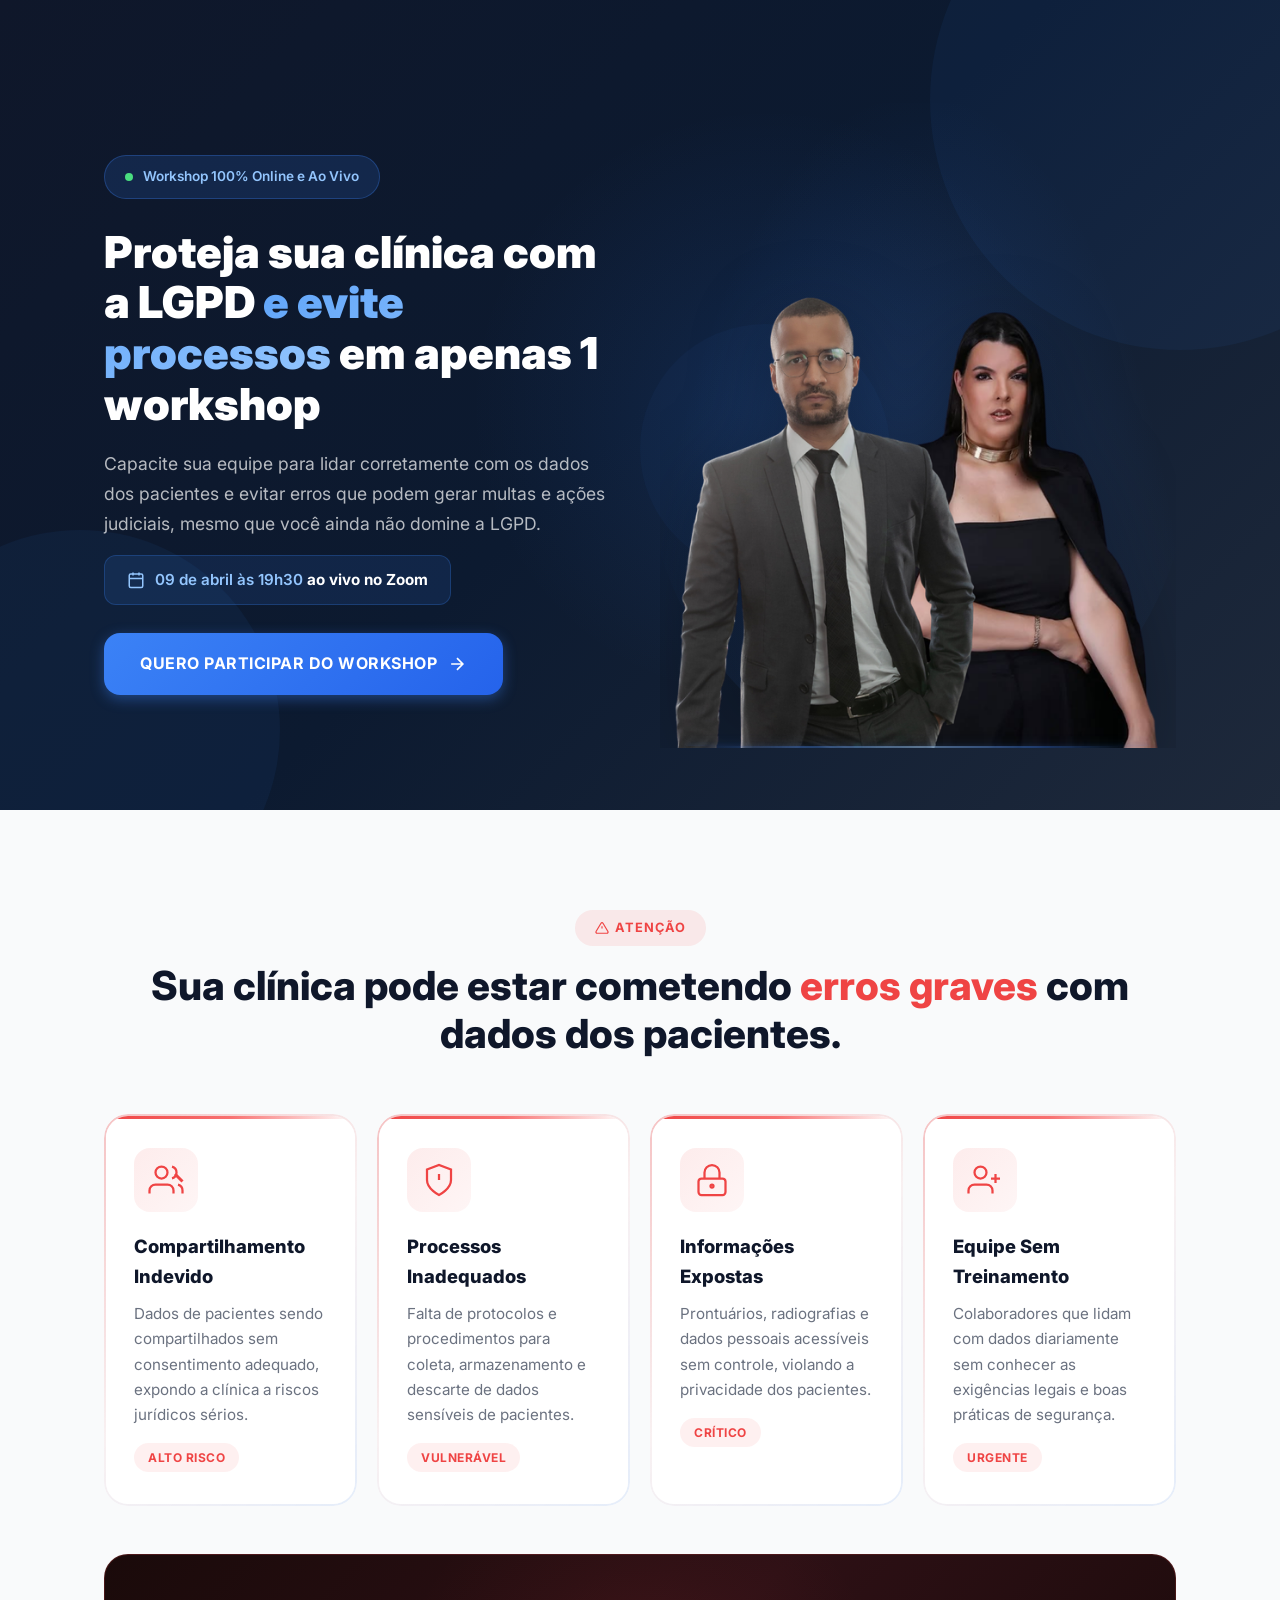
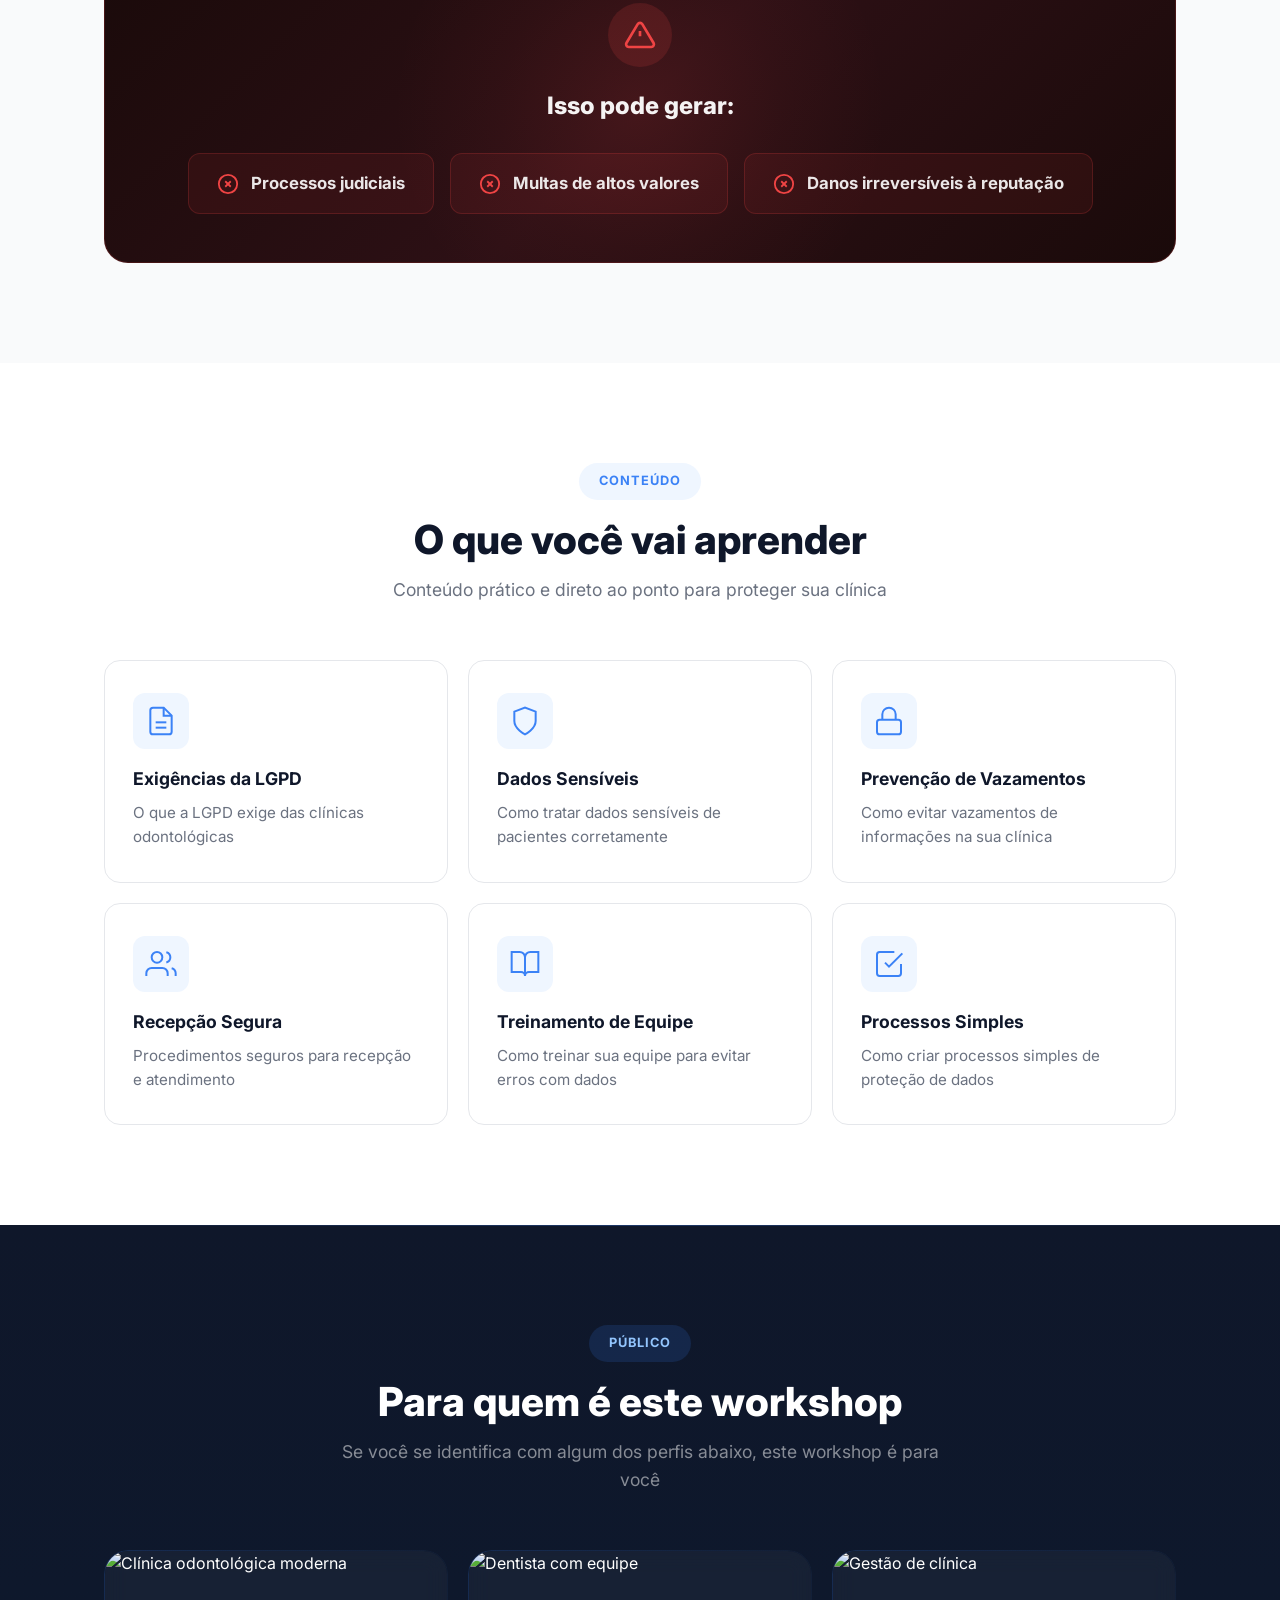
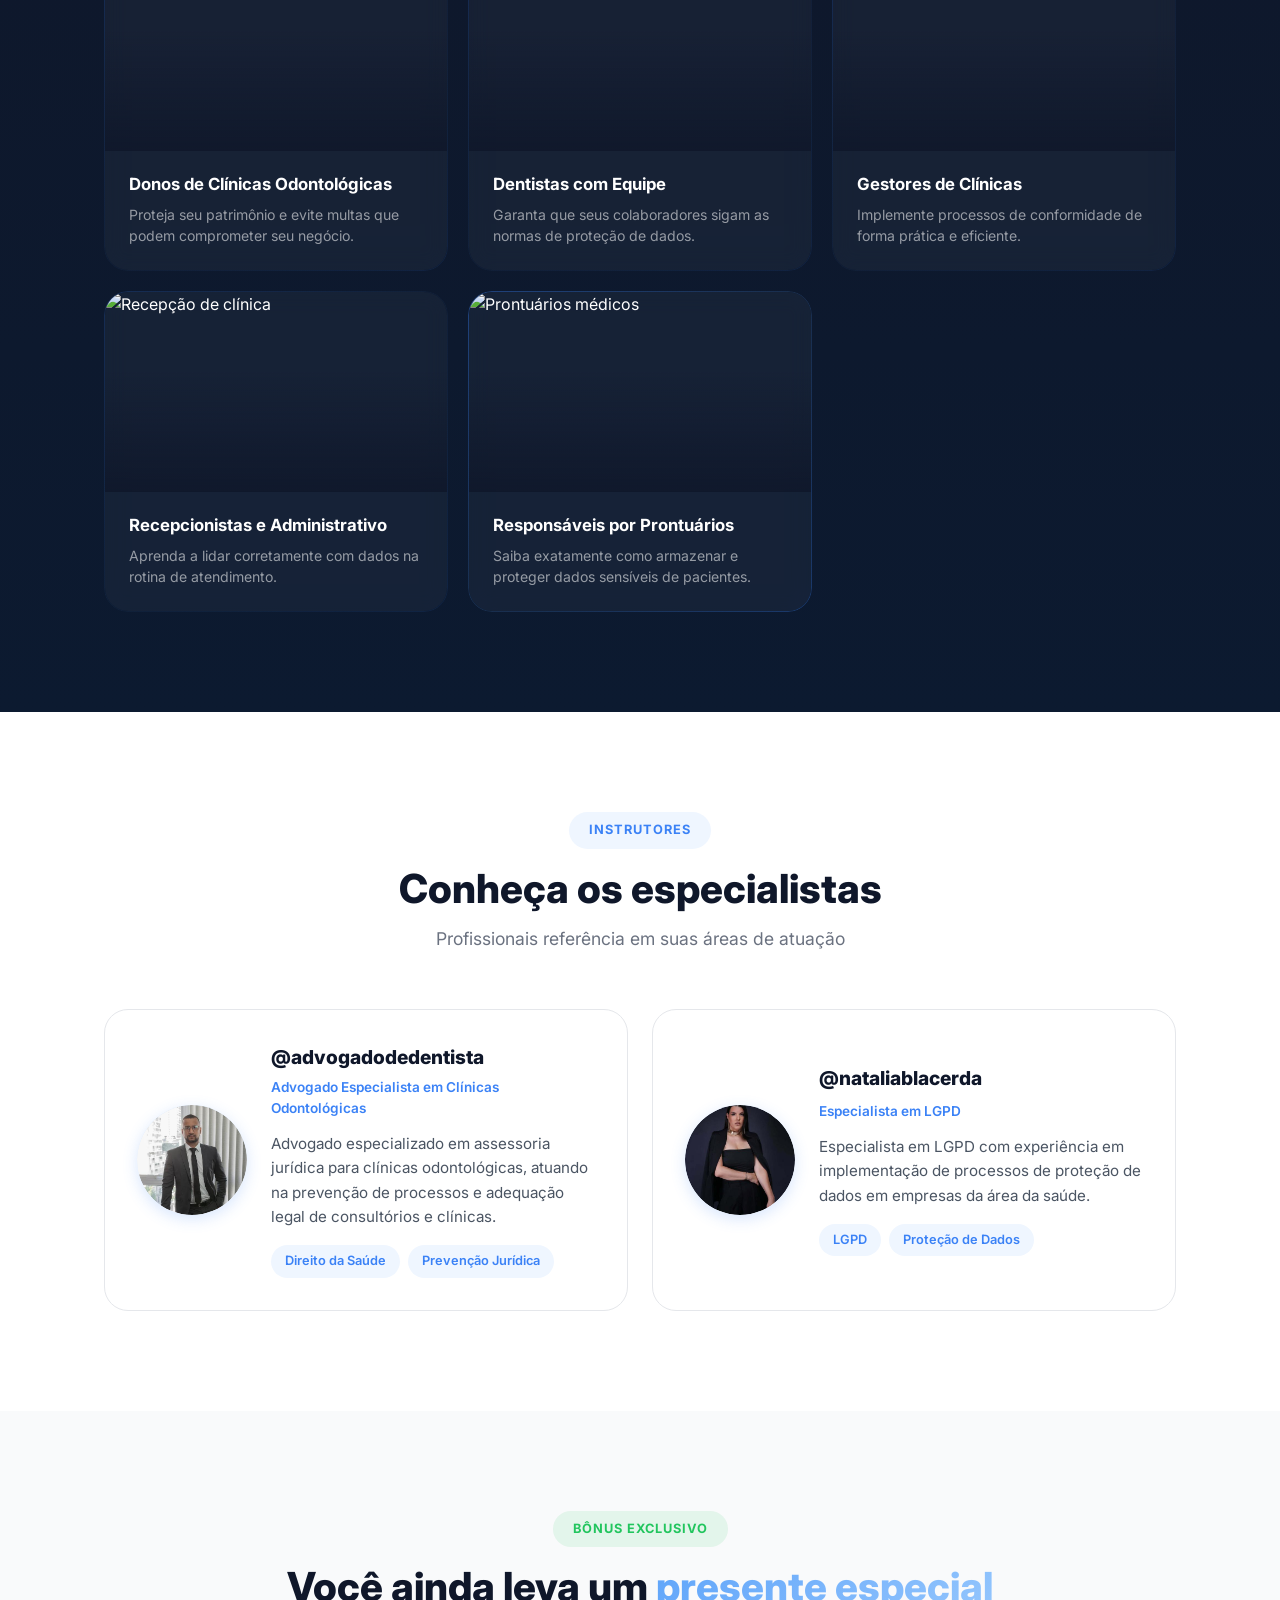
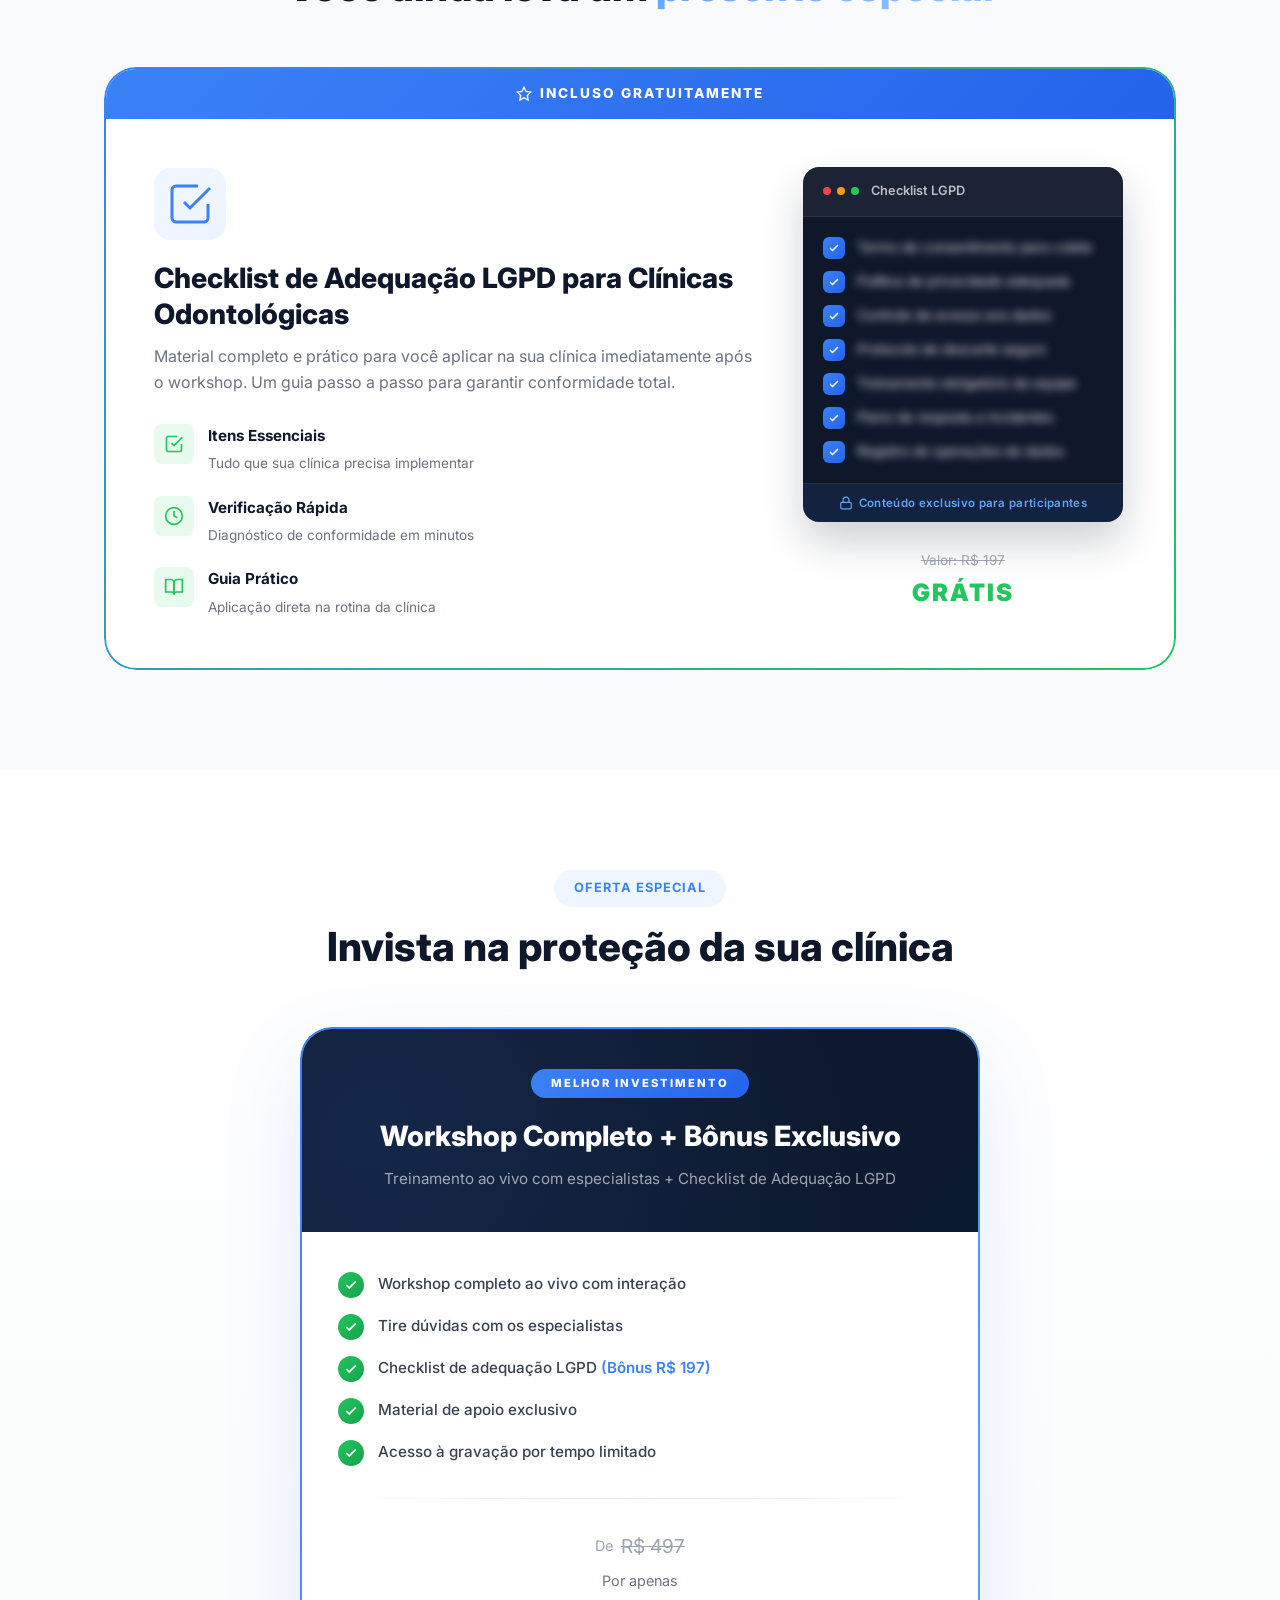
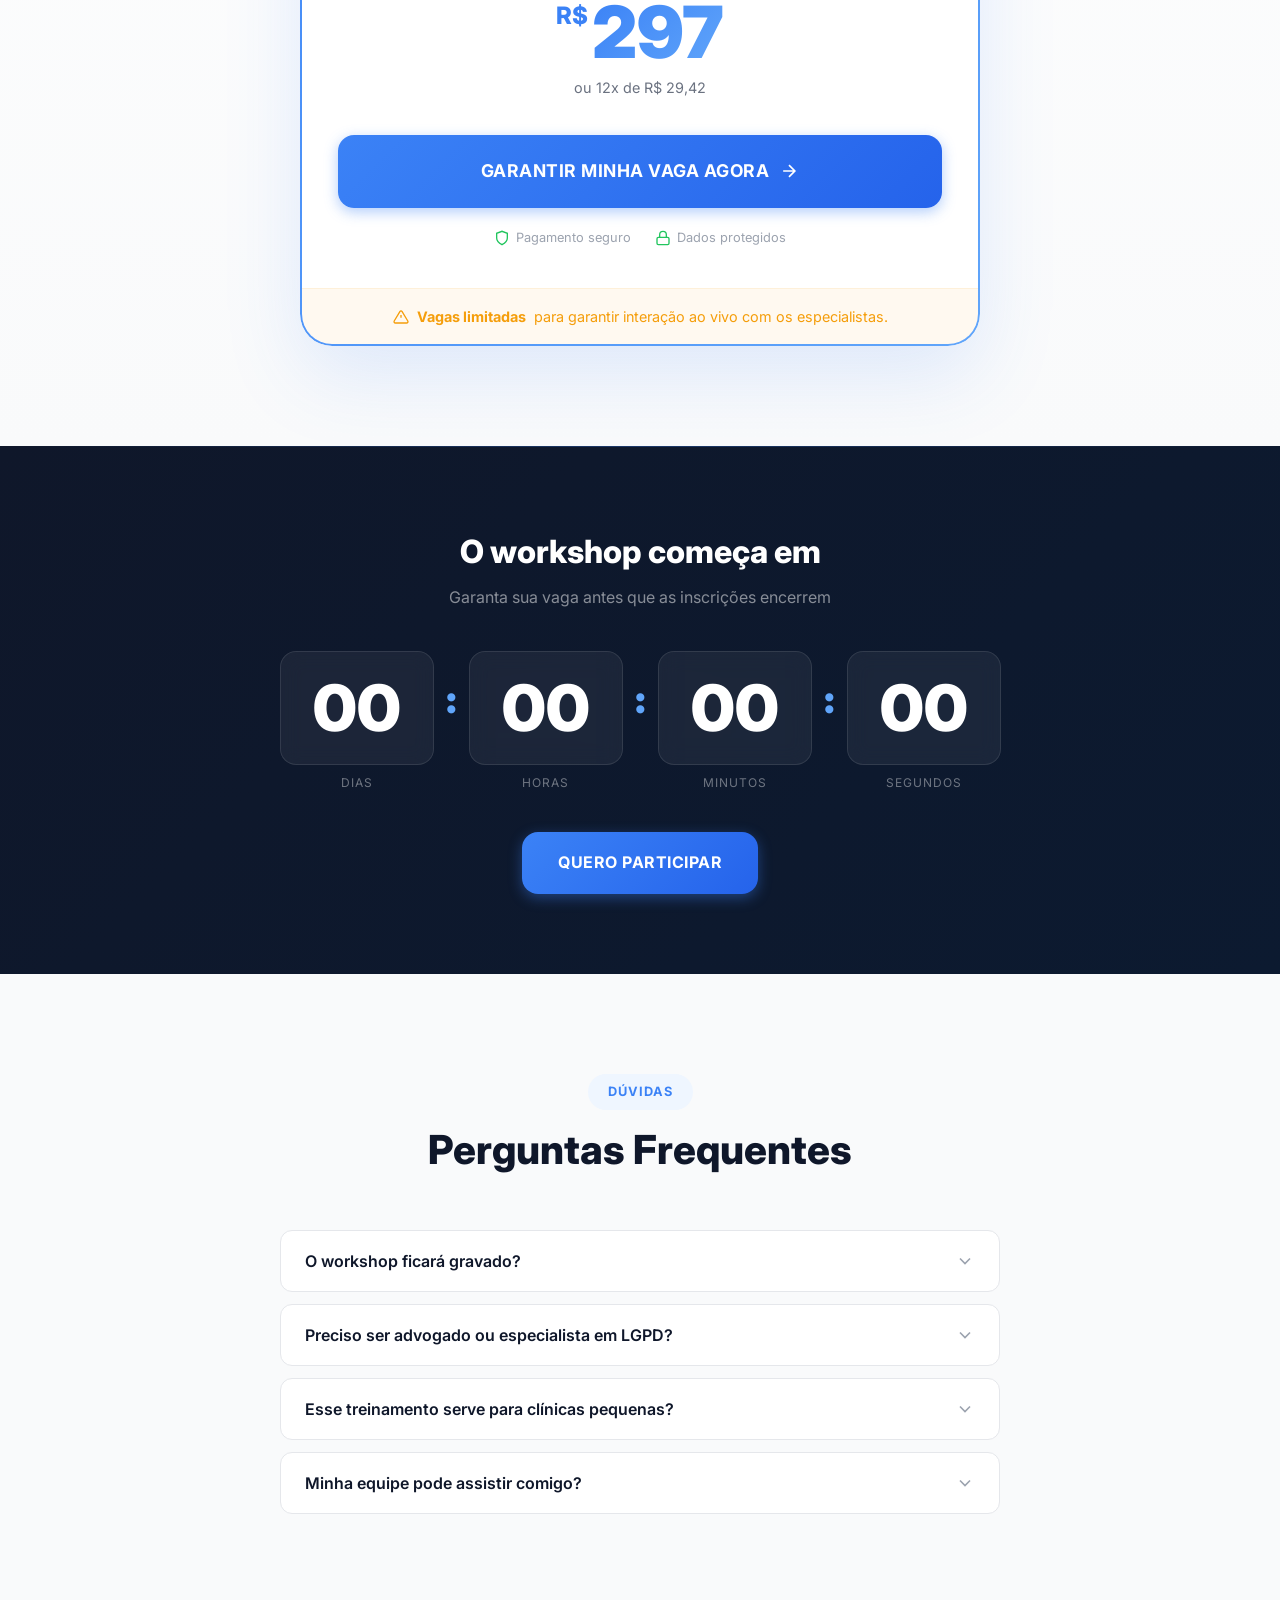
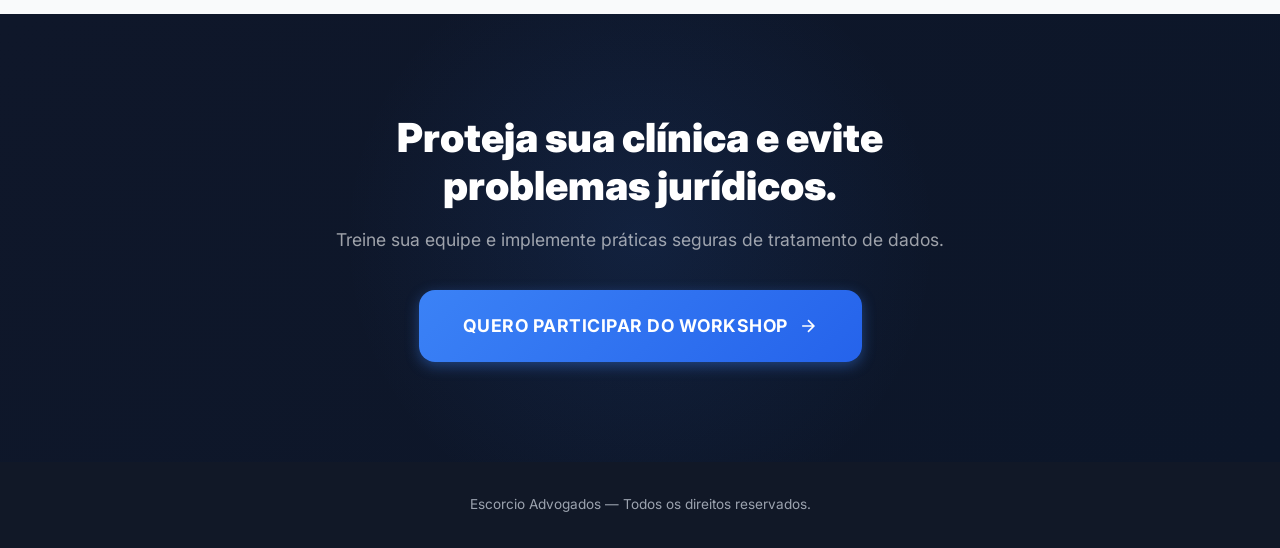
==== commit e3378347: "fix: adjust advogado avatar position to show full head Changed object-position from center to 15% to" ====
--- a/workshop-lgpd-completo.html
+++ b/workshop-lgpd-completo.html
@@ -273,7 +273,7 @@
         <div class="speaker-card">
           <div class="speaker-avatar">
             <div class="avatar-placeholder">
-              <img src="[data-uri]" alt="@advogadodedentista" class="avatar-photo">
+              <img src="[data-uri]" alt="@advogadodedentista" class="avatar-photo" style="object-position:center 15%">
             </div>
           </div>
           <div class="speaker-info">
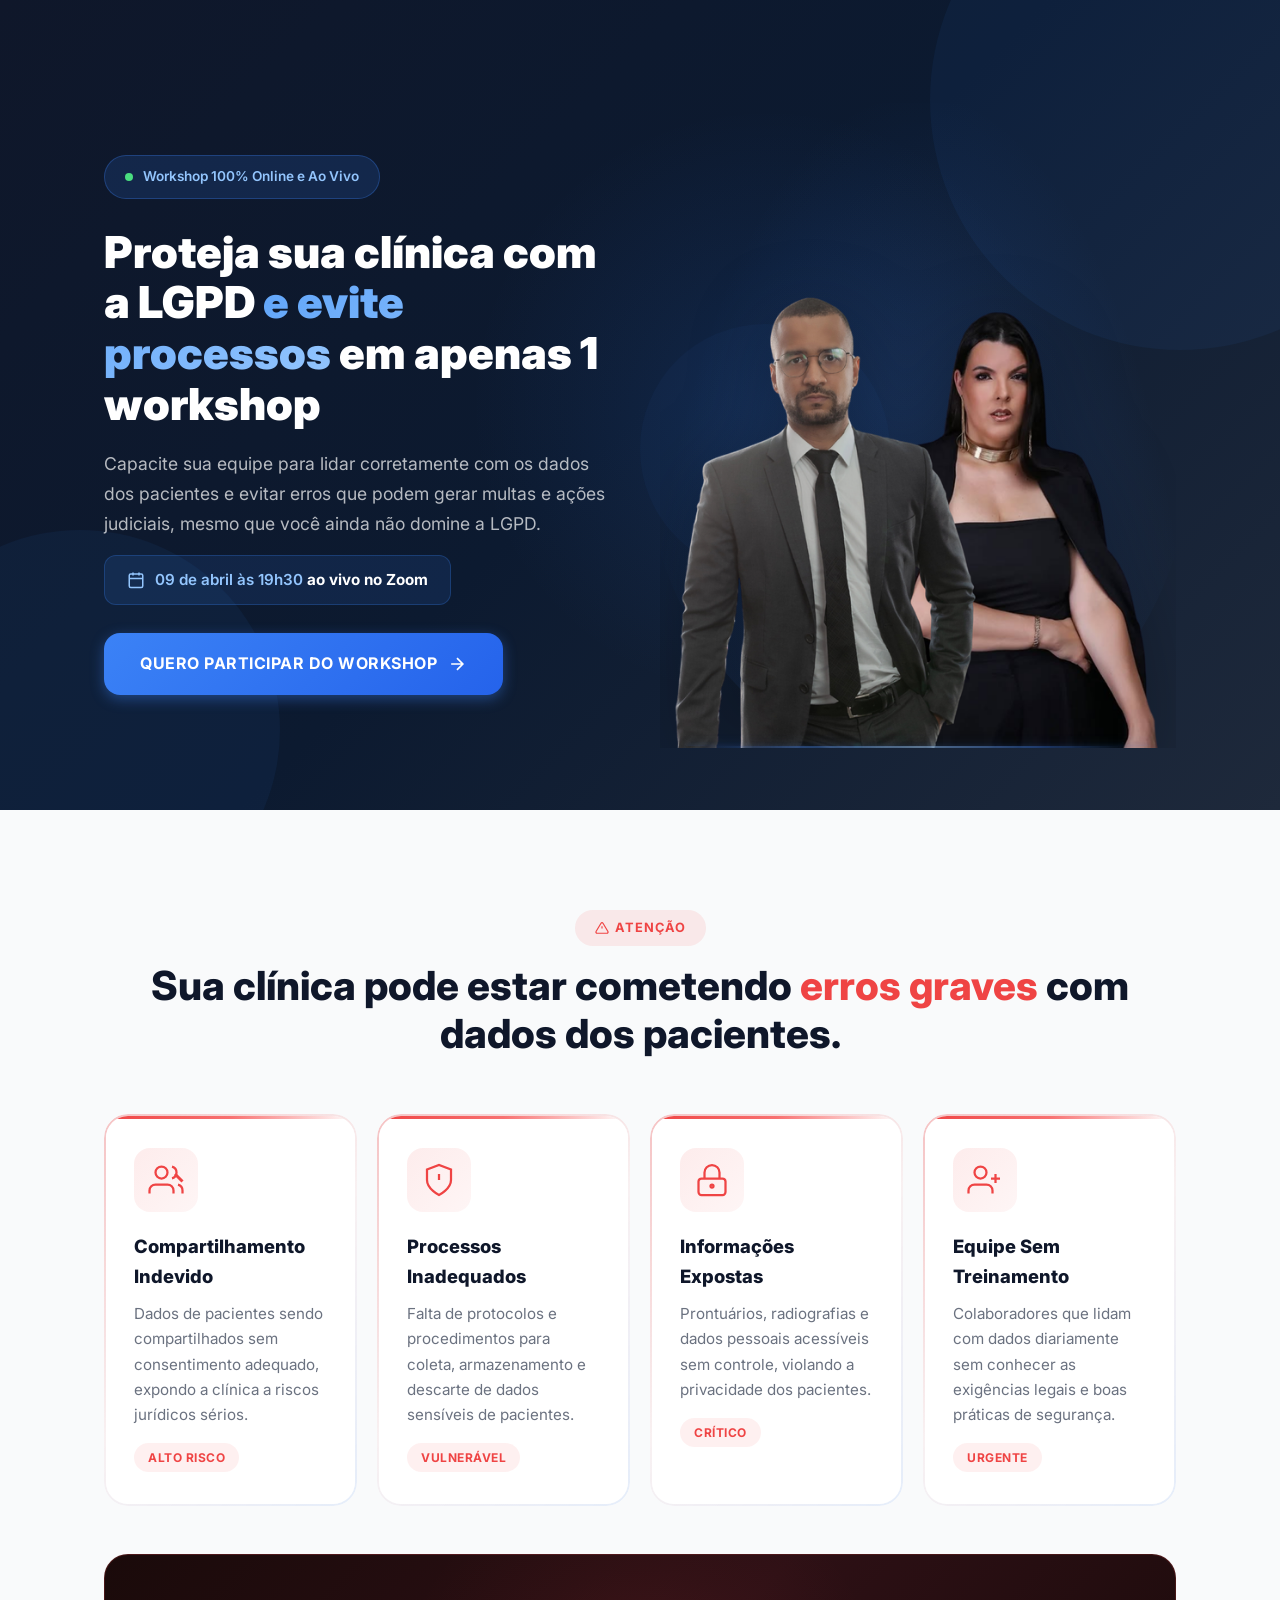
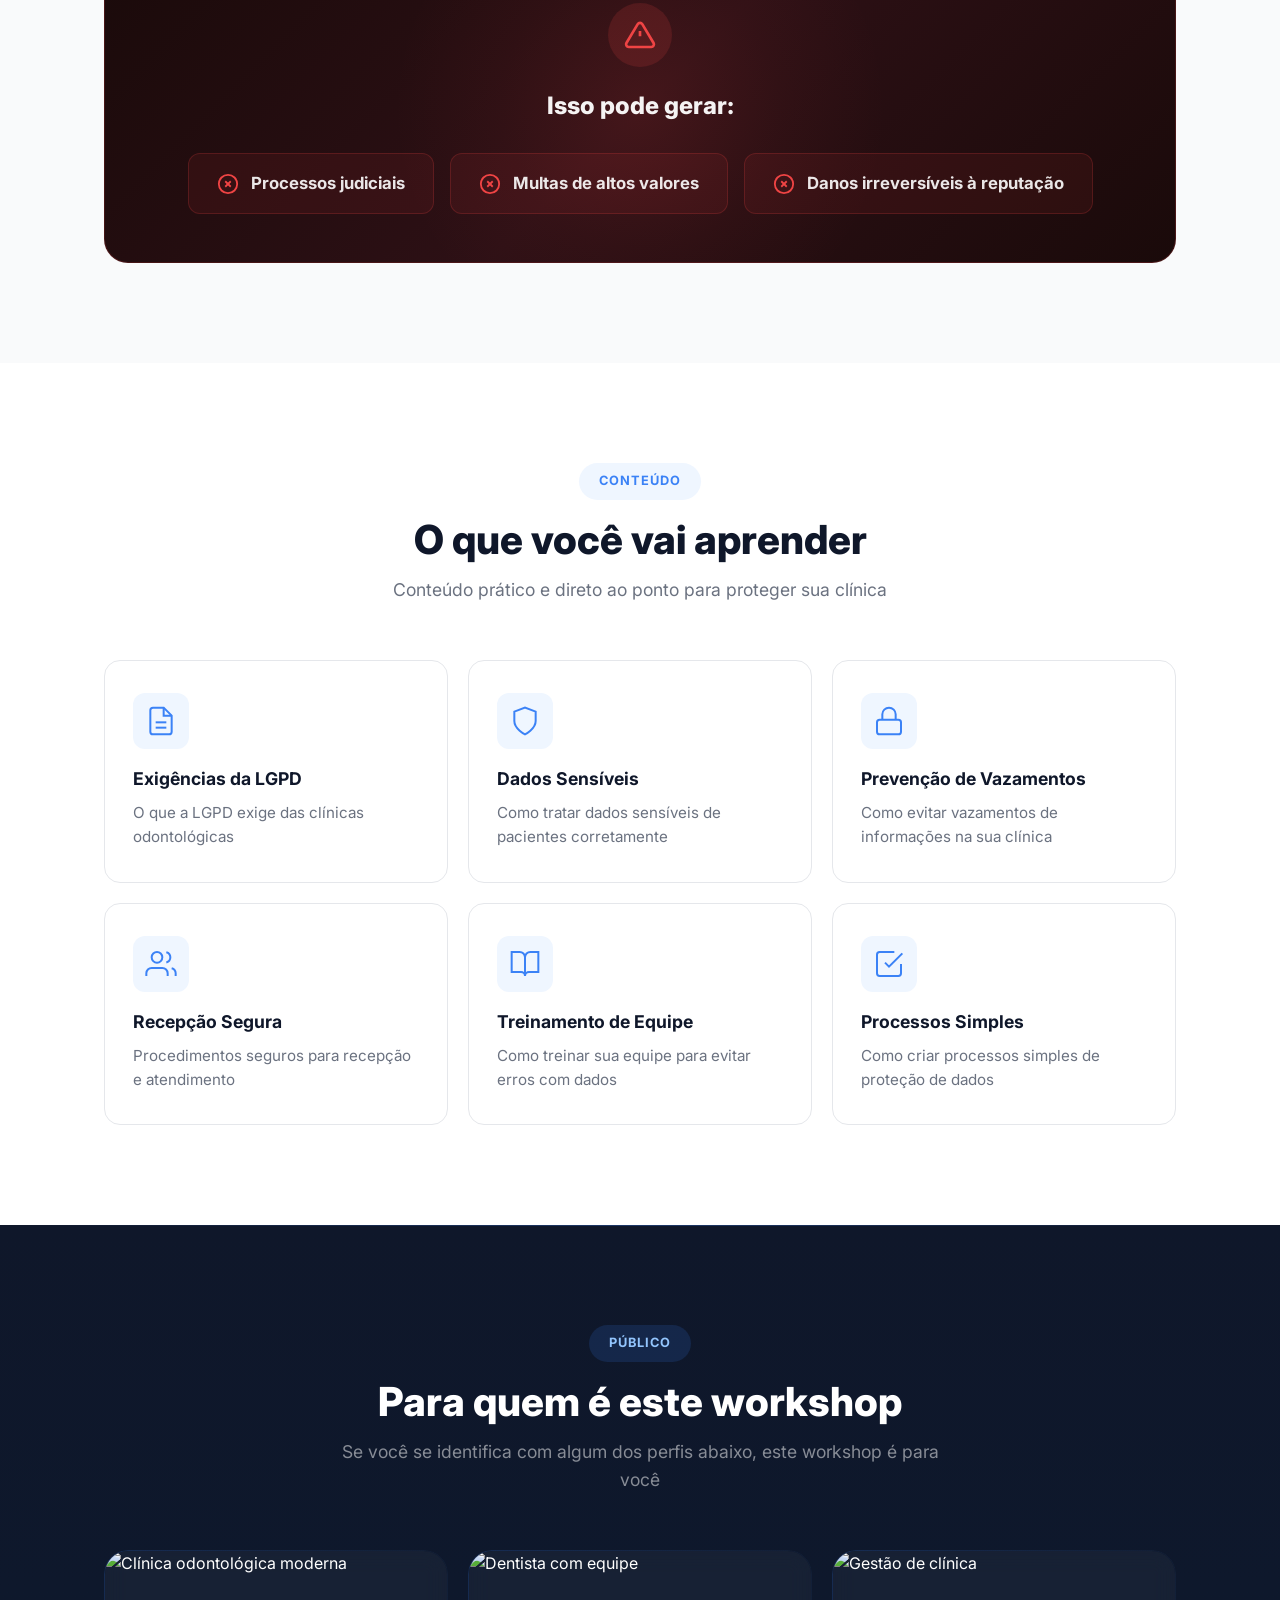
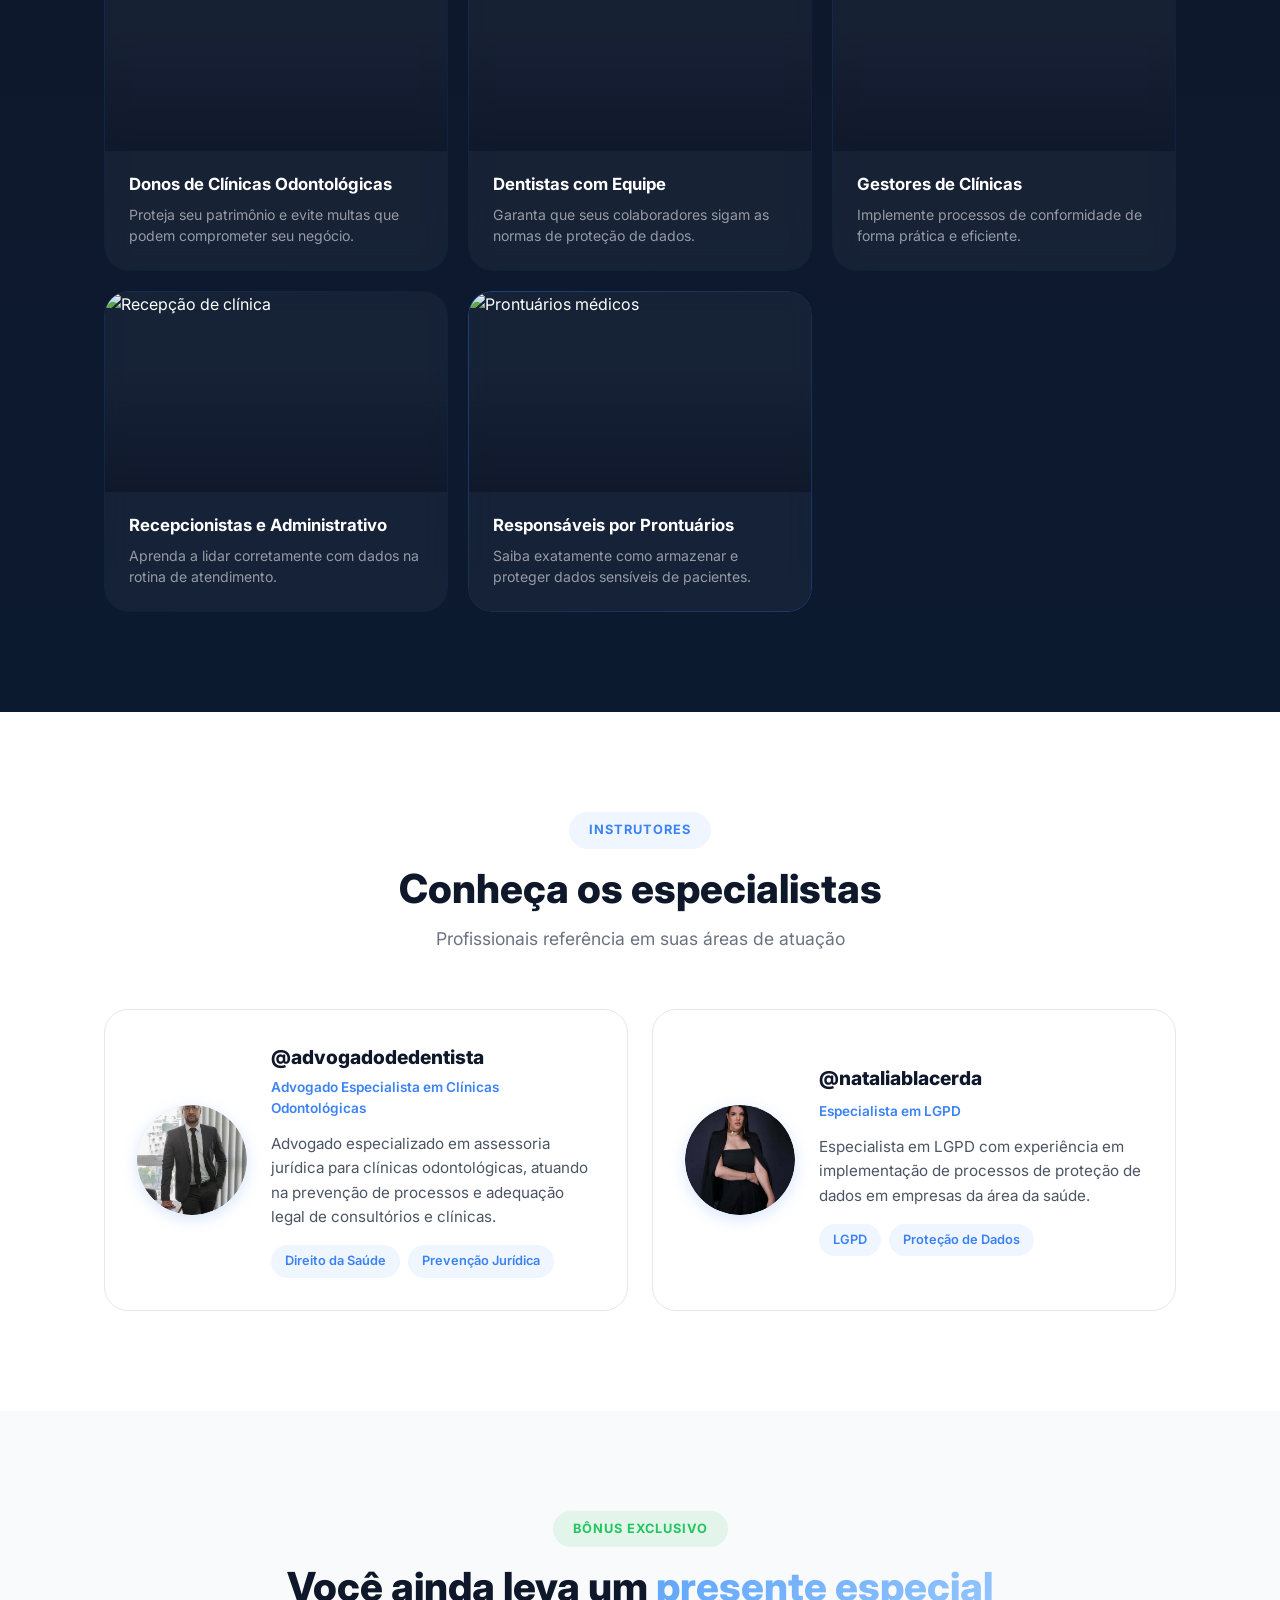
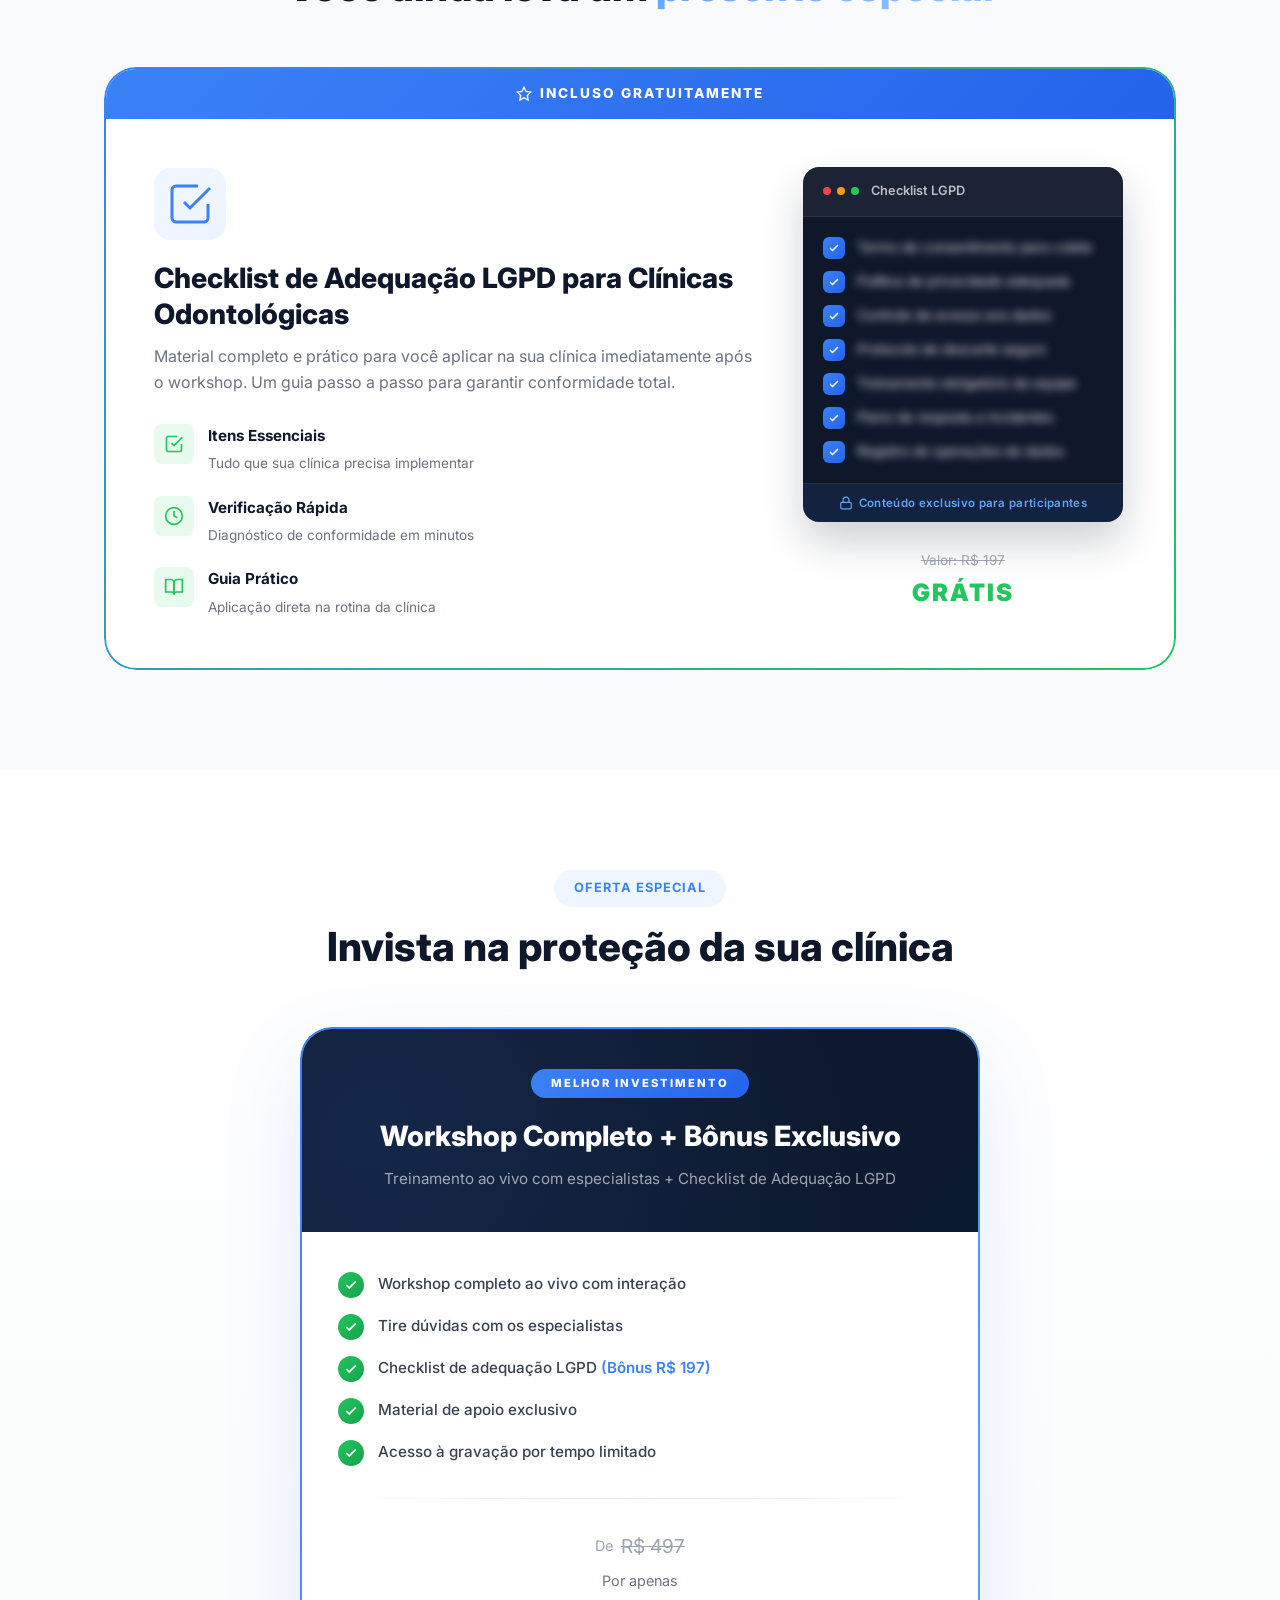
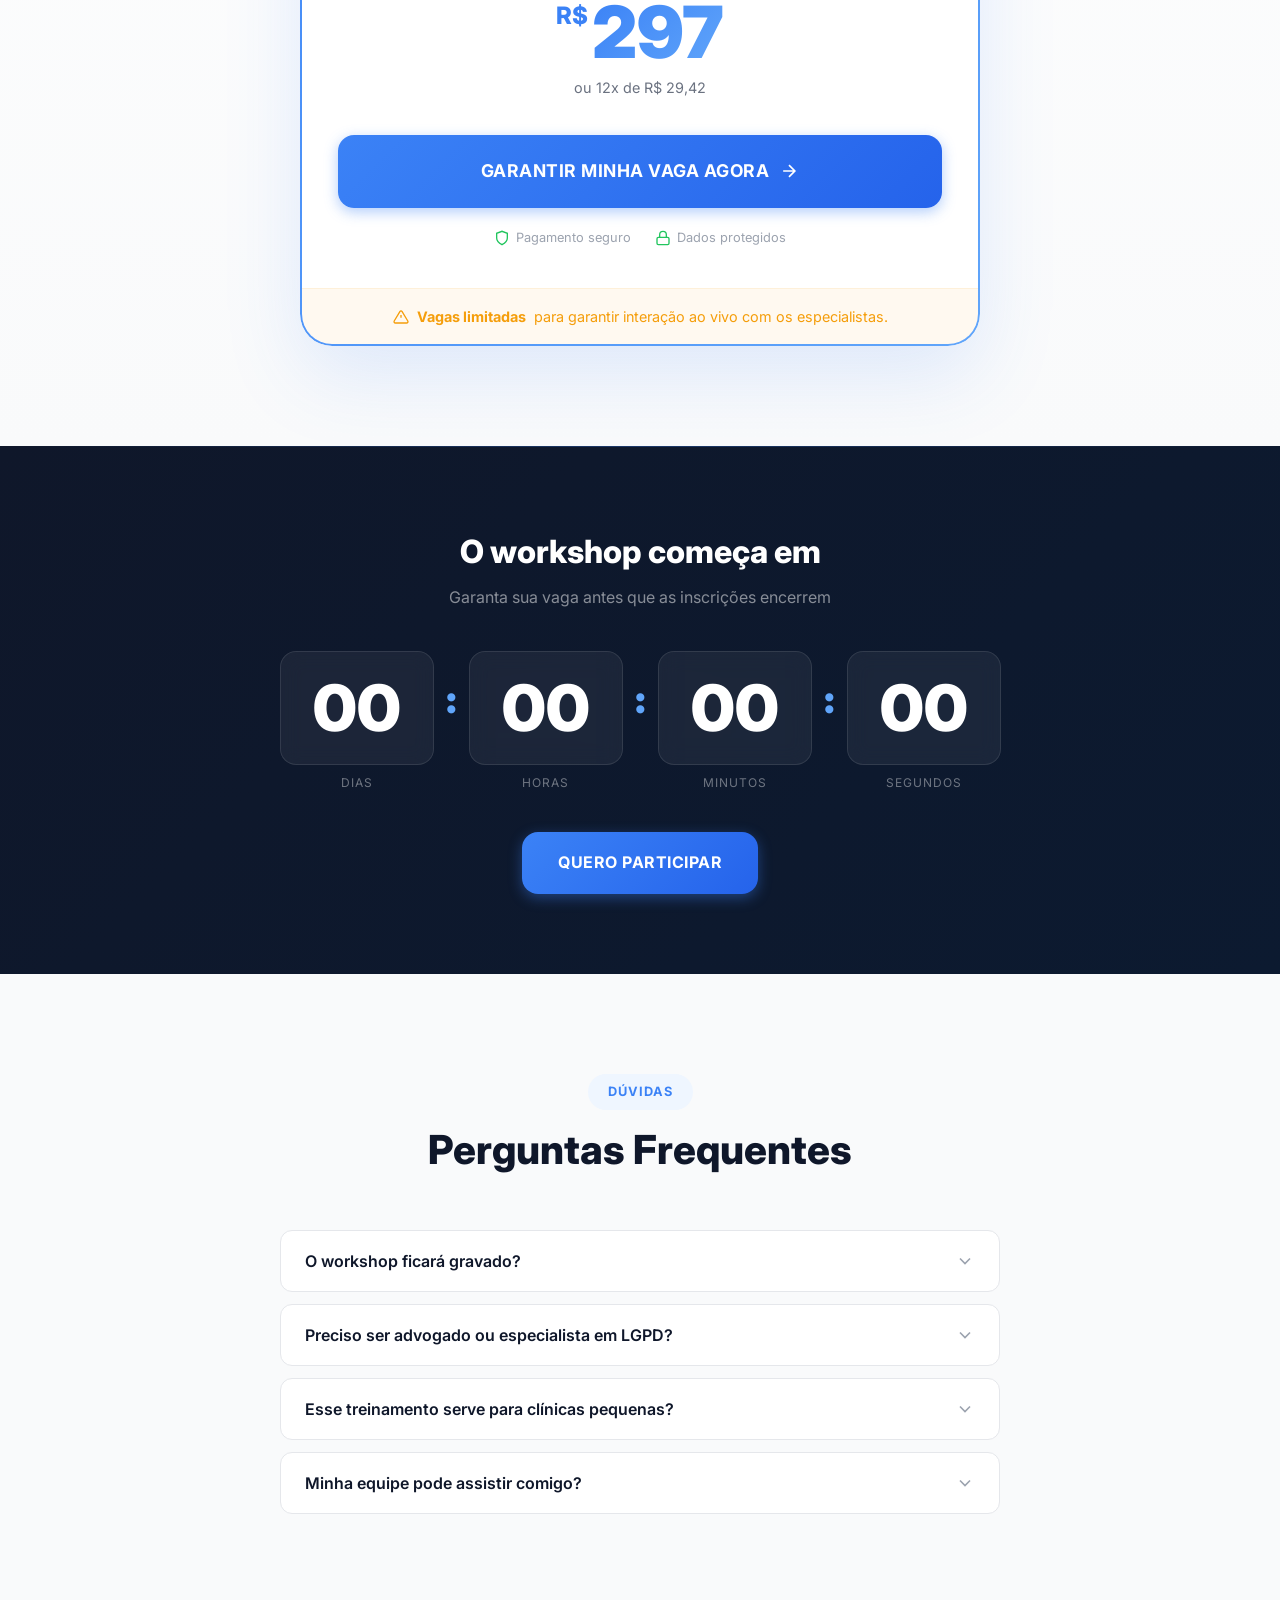
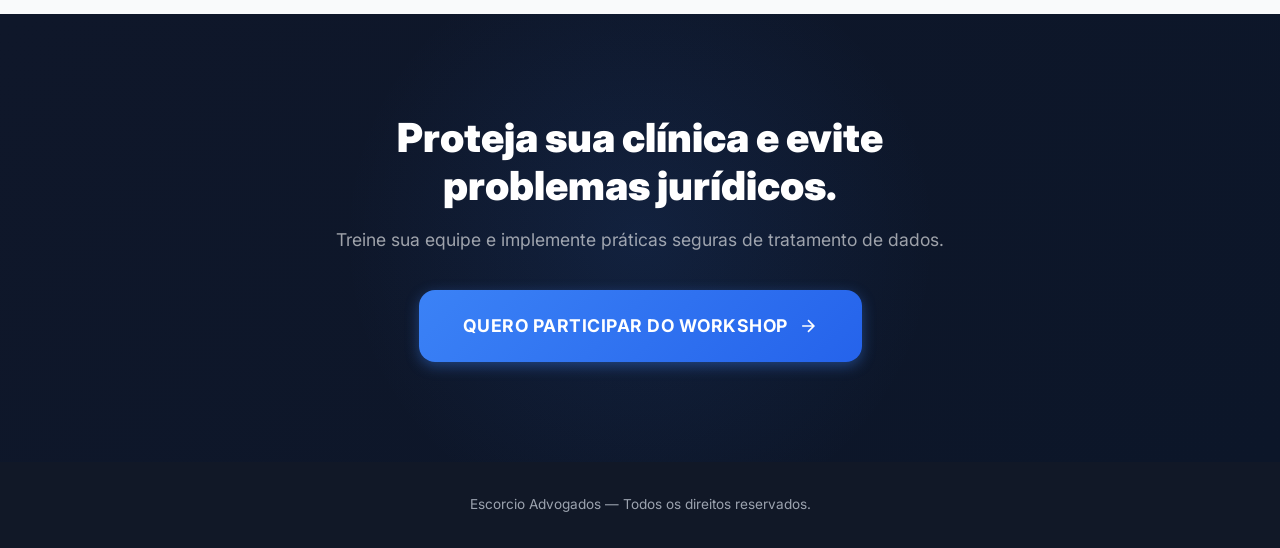
==== commit 01f122bf: "revert: remove object-position override on advogado avatar Restore default positioning (center cente" ====
--- a/workshop-lgpd-completo.html
+++ b/workshop-lgpd-completo.html
@@ -273,7 +273,7 @@
         <div class="speaker-card">
           <div class="speaker-avatar">
             <div class="avatar-placeholder">
-              <img src="[data-uri]" alt="@advogadodedentista" class="avatar-photo" style="object-position:center 15%">
+              <img src="[data-uri]" alt="@advogadodedentista" class="avatar-photo">
             </div>
           </div>
           <div class="speaker-info">
